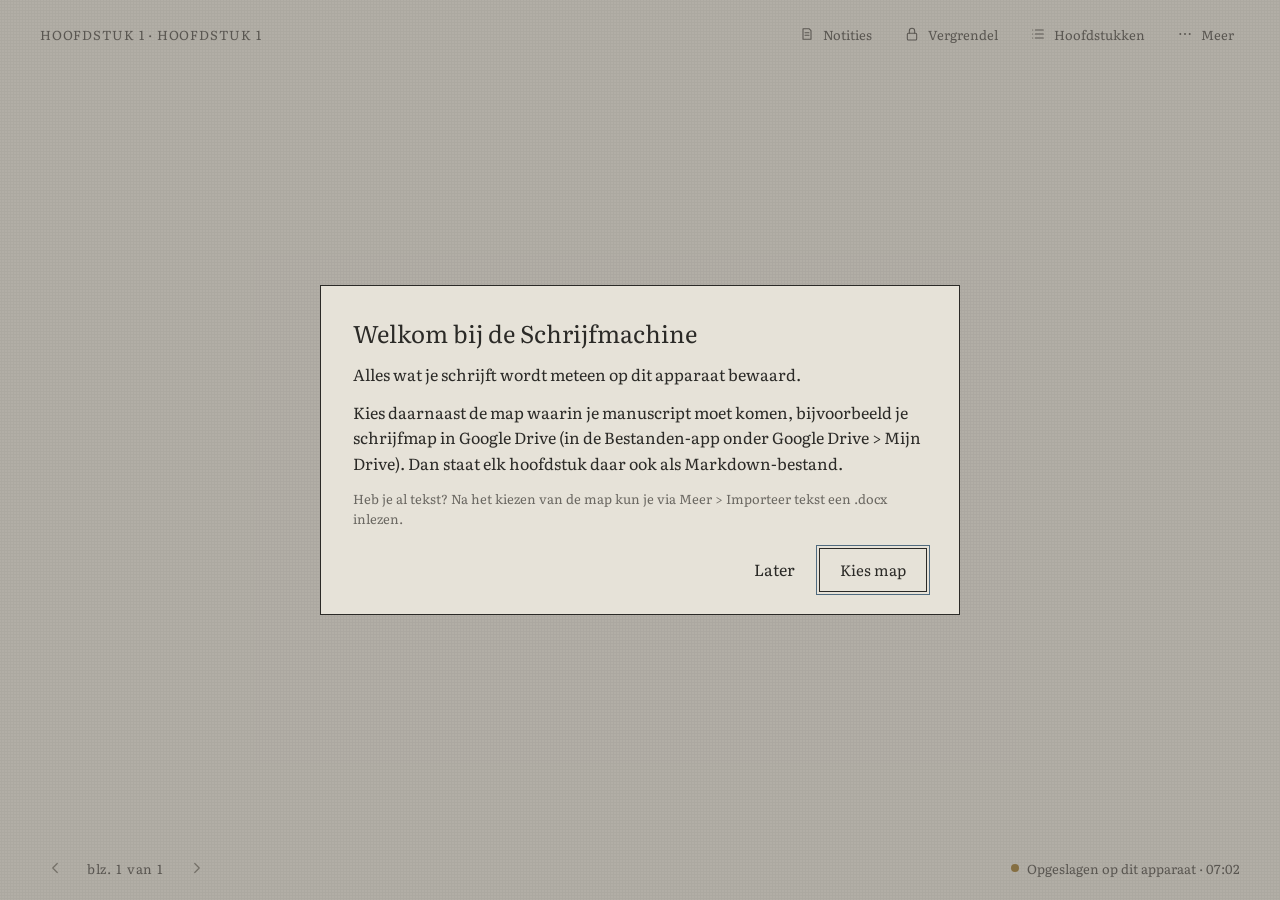
==== index.html @ 6816d18f "Schrijfmachine: eerste volledige versie Installeerbare, offline schrijfapp voor de Chromebook: blade" ====
<!doctype html>
<html lang="nl">
<head>
<meta charset="utf-8">
<meta name="viewport" content="width=device-width, initial-scale=1">
<title>Schrijfmachine</title>
<meta name="description" content="Rustige schrijfapp voor de Chromebook">
<meta name="theme-color" content="#E6E2D8">
<link rel="manifest" href="manifest.webmanifest">
<link rel="icon" href="icons/favicon-48.png" sizes="48x48">
<link rel="apple-touch-icon" href="icons/apple-touch-icon.png">
<link rel="preload" href="fonts/literata-latin-opsz-normal.woff2" as="font" type="font/woff2" crossorigin>
<link rel="stylesheet" href="css/app.css">
<script type="module" src="js/main.js"></script>
</head>
<body>
<div id="app" class="papier" data-view="schrijven">
  <header class="kop">
    <span class="kicker" id="kicker">&nbsp;</span>
    <nav class="nav" aria-label="Menu">
      <button class="knop alleen-schrijven" id="knop-notities" aria-pressed="false" title="Notities (Ctrl+Alt+N)">
        <svg aria-hidden="true" width="16" height="16" viewBox="0 0 24 24" fill="none" stroke="currentColor" stroke-width="1.6" stroke-linecap="round" stroke-linejoin="round"><path d="M6 4h9l3 3v13H6z"/><path d="M9 10h6M9 14h6"/></svg>
        <span>Notities</span>
      </button>
      <button class="knop alleen-schrijven" id="knop-vergrendel" title="Alles vóór deze pagina achter een waas zetten">
        <svg aria-hidden="true" width="16" height="16" viewBox="0 0 24 24" fill="none" stroke="currentColor" stroke-width="1.6" stroke-linecap="round" stroke-linejoin="round"><rect x="5" y="11" width="14" height="10" rx="1.5"/><path d="M8 11V7.5a4 4 0 0 1 8 0V11"/></svg>
        <span id="knop-vergrendel-tekst">Vergrendel</span>
      </button>
      <button class="knop alleen-schrijven" id="knop-hoofdstukken" title="Hoofdstukken (Ctrl+Alt+H)">
        <svg aria-hidden="true" width="16" height="16" viewBox="0 0 24 24" fill="none" stroke="currentColor" stroke-width="1.6" stroke-linecap="round"><path d="M8 6h12M8 12h12M8 18h12M4 6h.01M4 12h.01M4 18h.01"/></svg>
        <span>Hoofdstukken</span>
      </button>
      <button class="knop alleen-hoofdstukken" id="knop-terug">
        <svg aria-hidden="true" width="16" height="16" viewBox="0 0 24 24" fill="none" stroke="currentColor" stroke-width="1.6" stroke-linecap="round" stroke-linejoin="round"><path d="M15 6l-6 6 6 6"/></svg>
        <span>Terug naar schrijven</span>
      </button>
      <div class="menu-houder">
        <button class="knop" id="knop-meer" aria-haspopup="true" aria-expanded="false" aria-label="Meer">
          <svg aria-hidden="true" width="16" height="16" viewBox="0 0 24 24" fill="currentColor"><circle cx="5" cy="12" r="1.5"/><circle cx="12" cy="12" r="1.5"/><circle cx="19" cy="12" r="1.5"/></svg>
          <span>Meer</span>
        </button>
        <div class="menu" id="menu" role="menu" hidden>
          <button role="menuitem" data-actie="exporteer">Exporteer manuscript (.docx)</button>
          <button role="menuitem" data-actie="importeer">Importeer tekst…</button>
          <button role="menuitem" data-actie="versies">Versies terugzetten…</button>
          <hr>
          <button role="menuitem" data-actie="map" id="menu-map">Kies map…</button>
          <button role="menuitem" data-actie="nu-opslaan">Nu opslaan</button>
          <button role="menuitem" data-actie="controle">Controleer opslag</button>
          <hr>
          <button role="menuitem" data-actie="titel">Titel van het boek…</button>
          <button role="menuitem" data-actie="hulp">Sneltoetsen</button>
        </div>
      </div>
    </nav>
  </header>

  <main class="hoofd">
    <section class="view" id="view-schrijven" aria-label="Schrijven">
      <div class="schrijfvlak">
        <div class="blad" id="blad">
          <button class="bladzone links" id="zone-vorige" tabindex="-1" aria-label="Vorige pagina"></button>
          <div class="tekstkader" id="tekstkader">
            <div id="tekst" class="tekst rijk" contenteditable="true" spellcheck="true" lang="nl" role="textbox" aria-multiline="true" aria-label="Tekst van het hoofdstuk"></div>
            <div class="waaslaag" id="waaslaag" hidden>
              <button class="knop omlijnd" id="knop-ontgrendel-hier">
                <svg aria-hidden="true" width="16" height="16" viewBox="0 0 24 24" fill="none" stroke="currentColor" stroke-width="1.6" stroke-linecap="round" stroke-linejoin="round"><rect x="5" y="11" width="14" height="10" rx="1.5"/><path d="M8 11V7.5a4 4 0 0 1 8 0"/></svg>
                <span>Ontgrendel</span>
              </button>
            </div>
          </div>
          <button class="bladzone rechts" id="zone-volgende" tabindex="-1" aria-label="Volgende pagina"></button>
        </div>
        <aside class="notities" id="notities" aria-label="Notities" hidden>
          <nav class="tabs" id="notitie-tabs" aria-label="Soort notitie"></nav>
          <div class="notitie-lijst" id="notitie-lijst"></div>
          <div class="notitie-detail" id="notitie-detail"></div>
        </aside>
      </div>
    </section>

    <section class="view" id="view-hoofdstukken" aria-label="Hoofdstukken" hidden>
      <div class="hs-raster">
        <section class="hs-lijst-kolom" aria-label="Hoofdstukkenlijst">
          <div class="hs-slotbalk" id="hs-slotbalk"></div>
          <ol class="hs-lijst" id="hs-lijst"></ol>
          <button class="knop hs-nieuw" id="hs-nieuw">
            <svg aria-hidden="true" width="16" height="16" viewBox="0 0 24 24" fill="none" stroke="currentColor" stroke-width="1.6" stroke-linecap="round"><path d="M12 5v14M5 12h14"/></svg>
            <span>Nieuw hoofdstuk</span>
          </button>
        </section>
        <section class="hs-detail" id="hs-detail" aria-label="Gekozen hoofdstuk"></section>
      </div>
    </section>
  </main>

  <footer class="voet">
    <div class="paginering alleen-schrijven">
      <button class="knop" id="knop-vorige" aria-label="Vorige pagina" title="Vorige pagina (PageUp)"><svg aria-hidden="true" width="18" height="18" viewBox="0 0 24 24" fill="none" stroke="currentColor" stroke-width="1.6" stroke-linecap="round" stroke-linejoin="round"><path d="M15 6l-6 6 6 6"/></svg></button>
      <span id="paginanummer">blz. 1 van 1</span>
      <button class="knop" id="knop-volgende" aria-label="Volgende pagina" title="Volgende pagina (PageDown)"><svg aria-hidden="true" width="18" height="18" viewBox="0 0 24 24" fill="none" stroke="currentColor" stroke-width="1.6" stroke-linecap="round" stroke-linejoin="round"><path d="M9 6l6 6-6 6"/></svg></button>
    </div>
    <div class="voet-leeg alleen-hoofdstukken"></div>
    <button class="status" id="status" title="Opslaan">
      <span class="stip" id="status-stip" aria-hidden="true"></span>
      <span id="status-tekst">Bezig met laden…</span>
    </button>
  </footer>
</div>

<div class="opmaakbalk" id="opmaakbalk" role="toolbar" aria-label="Opmaak" hidden>
  <button class="knop" data-opmaak="vet" aria-label="Vet (Ctrl+B)" title="Vet (Ctrl+B)" style="font-weight:600">B</button>
  <button class="knop" data-opmaak="cursief" aria-label="Cursief (Ctrl+I)" title="Cursief (Ctrl+I)" style="font-style:italic">I</button>
  <button class="knop" data-opmaak="kop" aria-label="Kopje (Ctrl+Alt+2)" title="Kopje (Ctrl+Alt+2)" style="font-size:13px;letter-spacing:.06em">KOP</button>
  <button class="knop" data-opmaak="scene" aria-label="Scènescheiding na deze alinea (Ctrl+Shift+Enter)" title="Scènescheiding (Ctrl+Shift+Enter)" style="font-size:13px;letter-spacing:.06em">SCÈNE</button>
</div>

<dialog id="dialoog" class="dialoog"></dialog>
<input type="file" id="bestandkiezer" accept=".docx,.md,.txt,.markdown" hidden>
</body>
</html>
---- css/app.css ----
/* Schrijfmachine: kleuren-e-ink. Geen animaties, niets dat glimt. */

@font-face {
  font-family: 'Literata';
  font-style: normal;
  font-display: block;
  font-weight: 200 900;
  src: url(../fonts/literata-latin-opsz-normal.woff2) format('woff2-variations'), url(../fonts/literata-latin-opsz-normal.woff2) format('woff2');
  unicode-range: U+0000-00FF, U+0131, U+0152-0153, U+02BB-02BC, U+02C6, U+02DA, U+02DC, U+0304, U+0308, U+0329, U+2000-206F, U+20AC, U+2122, U+2191, U+2193, U+2212, U+2215, U+FEFF, U+FFFD;
}
@font-face {
  font-family: 'Literata';
  font-style: italic;
  font-display: block;
  font-weight: 200 900;
  src: url(../fonts/literata-latin-opsz-italic.woff2) format('woff2-variations'), url(../fonts/literata-latin-opsz-italic.woff2) format('woff2');
  unicode-range: U+0000-00FF, U+0131, U+0152-0153, U+02BB-02BC, U+02C6, U+02DA, U+02DC, U+0304, U+0308, U+0329, U+2000-206F, U+20AC, U+2122, U+2191, U+2193, U+2212, U+2215, U+FEFF, U+FFFD;
}
@font-face {
  font-family: 'Literata';
  font-style: normal;
  font-display: block;
  font-weight: 200 900;
  src: url(../fonts/literata-latin-ext-opsz-normal.woff2) format('woff2-variations'), url(../fonts/literata-latin-ext-opsz-normal.woff2) format('woff2');
  unicode-range: U+0100-02BA, U+02BD-02C5, U+02C7-02CC, U+02CE-02D7, U+02DD-02FF, U+0304, U+0308, U+0329, U+1D00-1DBF, U+1E00-1E9F, U+1EF2-1EFF, U+2020, U+20A0-20AB, U+20AD-20C0, U+2113, U+2C60-2C7F, U+A720-A7FF;
}
@font-face {
  font-family: 'Literata';
  font-style: italic;
  font-display: block;
  font-weight: 200 900;
  src: url(../fonts/literata-latin-ext-opsz-italic.woff2) format('woff2-variations'), url(../fonts/literata-latin-ext-opsz-italic.woff2) format('woff2');
  unicode-range: U+0100-02BA, U+02BD-02C5, U+02C7-02CC, U+02CE-02D7, U+02DD-02FF, U+0304, U+0308, U+0329, U+1D00-1DBF, U+1E00-1E9F, U+1EF2-1EFF, U+2020, U+20A0-20AB, U+20AD-20C0, U+2113, U+2C60-2C7F, U+A720-A7FF;
}

:root {
  --papier: #E6E2D8;
  --inkt: #2B2A27;
  --inkt-zacht: #3A3935;
  --grijs-donker: #4A4843;
  --grijs: #6B6862;
  --verbleekt: #8E8A81;
  --lijn: #C9C4B8;
  --tint: rgba(43, 42, 39, 0.07);
  --tint-licht: rgba(43, 42, 39, 0.035);
  --blauw: #4F6A7E;
  --rood: #A35F55;
  --oker: #A88A4E;
  --groen: #6E7F5E;
  --tekstgrootte: clamp(18px, calc(0.9vw + 9.5px), 23px);
  --regel: 1.8;
  --kolom: min(30.5em, calc(100vw - 200px));
  color-scheme: light;
}

* { box-sizing: border-box; }
html, body { margin: 0; height: 100%; }
body {
  background-color: var(--papier);
  color: var(--inkt);
  font-family: 'Literata', Georgia, serif;
  font-optical-sizing: auto;
  overflow: hidden;
  -webkit-font-smoothing: antialiased;
}
.papier {
  background-color: var(--papier);
  background-image: radial-gradient(rgba(40, 38, 34, 0.045) 1px, transparent 1.2px);
  background-size: 3px 3px;
}
*, *::before, *::after { transition: none !important; animation: none !important; }
[hidden] { display: none !important; }
button { font: inherit; color: inherit; }
::selection { background: rgba(79, 106, 126, 0.22); }
a { color: var(--blauw); }
a:hover { color: var(--inkt); }
:focus { outline: none; }
:focus-visible { outline: 1.5px solid var(--blauw); outline-offset: 2px; }
.tekst:focus-visible, .rijk:focus-visible { outline: none; }

#app { height: 100vh; display: flex; flex-direction: column; overflow: hidden; }

/* ---------- kop en voet ---------- */
.kop {
  display: flex; justify-content: space-between; align-items: center;
  padding: 12px 32px 0 40px; font-size: 13px; letter-spacing: 0.06em; color: var(--grijs);
  flex: none; min-height: 56px;
}
.kicker { text-transform: uppercase; white-space: nowrap; overflow: hidden; text-overflow: ellipsis; max-width: 45vw; }
.nav { display: flex; gap: 4px; font-size: 13px; letter-spacing: 0.02em; align-items: center; }
.knop {
  display: inline-flex; align-items: center; justify-content: center; gap: 8px; min-height: 44px; min-width: 44px;
  padding: 0 14px; border: 0; background: transparent; font: inherit; color: inherit; cursor: pointer;
}
.knop:hover { color: var(--inkt); }
.knop[aria-pressed="true"] { text-decoration: underline; text-underline-offset: 4px; }
.knop.omlijnd { border: 1px solid var(--inkt); color: var(--inkt); padding: 0 20px; font-size: 15px; background: var(--papier); }
.knop.link { color: var(--blauw); text-decoration: underline; text-underline-offset: 4px; padding: 0 6px; }
.knop.link:hover { color: var(--inkt); }
.knop:disabled { color: var(--verbleekt); cursor: default; }

#app[data-view="schrijven"] .alleen-hoofdstukken,
#app[data-view="hoofdstukken"] .alleen-schrijven { display: none !important; }

.voet {
  flex: none; display: flex; justify-content: space-between; align-items: center;
  padding: 0 32px 10px; font-size: 13px; color: var(--grijs); min-height: 52px;
}
.paginering { display: flex; align-items: center; gap: 2px; }
#paginanummer { letter-spacing: 0.04em; font-variant-numeric: tabular-nums; min-width: 92px; text-align: center; }
.status {
  display: flex; align-items: center; gap: 8px; padding: 0 8px; min-height: 44px; border: 0; background: transparent;
  font-size: 13px; color: var(--grijs); cursor: pointer;
}
.stip { width: 8px; height: 8px; border-radius: 50%; background: var(--verbleekt); flex: none; }
.stip.groen { background: var(--groen); }
.stip.oker { background: var(--oker); }
.stip.rood { background: var(--rood); }
.status.let-op #status-tekst { color: var(--inkt); text-decoration: underline; text-underline-offset: 4px; }

/* ---------- schrijven ---------- */
.hoofd { flex: 1 1 auto; min-height: 0; position: relative; }
.view { position: absolute; inset: 0; }
.schrijfvlak { height: 100%; display: grid; grid-template-columns: minmax(0, 1fr); grid-template-rows: 100%; }
.schrijfvlak.met-notities { grid-template-columns: minmax(0, 1fr) 420px; }
.blad {
  position: relative; height: 100%; display: flex; justify-content: center;
  padding: 36px 40px 8px; min-width: 0;
}
.met-notities .blad { padding-top: 32px; }
.bladzone {
  position: absolute; top: 0; bottom: 0; width: calc((100% - var(--kolom)) / 2); border: 0; background: transparent; cursor: default; padding: 0;
}
.bladzone.links { left: 0; cursor: w-resize; }
.bladzone.rechts { right: 0; cursor: e-resize; }
.tekstkader {
  position: relative; height: 100%; width: var(--kolom); flex: none; overflow: clip;
  font-size: var(--tekstgrootte); line-height: var(--regel);
}
.met-notities .tekstkader { --kolom: min(28em, calc(100vw - 420px - 96px)); font-size: calc(var(--tekstgrootte) - 1px); }

.tekst {
  height: 100%; width: 100%;
  column-count: 1; column-gap: 120px; column-fill: auto;
  overflow: visible;
  white-space: pre-wrap; overflow-wrap: break-word;
  caret-color: var(--blauw);
  hyphens: manual;
  orphans: 1; widows: 1;
}
.rijk p { margin: 0 0 1.05em; }
.rijk h2 {
  margin: 0.4em 0 1.1em; font-size: 0.72em; font-weight: 600; letter-spacing: 0.08em;
  text-transform: uppercase; color: var(--grijs-donker); line-height: 1.6;
  break-after: avoid;
}
.rijk strong, .rijk b { font-weight: 600; }
.rijk hr {
  border: 0; height: auto; margin: 0 0 1.05em; padding: 0; text-align: center; color: var(--verbleekt);
  line-height: var(--regel); overflow: visible; break-inside: avoid;
}
.rijk hr::before { content: '*\2003*\2003*'; letter-spacing: 0.1em; }
.tekst.waas { filter: blur(1.6px); opacity: 0.5; user-select: none; pointer-events: none; }
.waaslaag { position: absolute; inset: 0; display: flex; align-items: center; justify-content: center; }
.leeg-hint { color: var(--verbleekt); font-style: italic; }

/* ---------- notities ---------- */
.notities {
  border-left: 1px solid var(--lijn); background-color: var(--tint-licht);
  display: flex; flex-direction: column; padding: 16px 32px 0; gap: 14px; min-height: 0; overflow: hidden;
}
.tabs { display: flex; gap: 4px; font-size: 14px; border-bottom: 1px solid var(--lijn); flex: none; }
.tabs .knop { padding: 0 10px; color: var(--grijs); margin-bottom: -1px; border-bottom: 2px solid transparent; }
.tabs .knop[aria-selected="true"] { color: var(--inkt); border-bottom-color: var(--inkt); }
.notitie-lijst { display: flex; flex-direction: column; gap: 2px; font-size: 16px; flex: none; max-height: 34%; overflow-y: auto; }
.notitie-rij {
  display: flex; align-items: center; gap: 12px; min-height: 40px; padding: 0 10px; border: 0; background: transparent;
  text-align: left; cursor: pointer; width: 100%; font-size: 16px;
}
.notitie-rij[aria-current="true"] { background-color: var(--tint); }
.notitie-rij .naam { flex: 1 1 auto; overflow: hidden; text-overflow: ellipsis; white-space: nowrap; }
.notitie-rij .sub { font-size: 13px; color: var(--grijs); white-space: nowrap; overflow: hidden; text-overflow: ellipsis; max-width: 45%; }
.vlak { width: 10px; height: 10px; flex: none; background: transparent; }
.vlak.leeg { outline: 1px solid var(--lijn); outline-offset: -1px; }
.notitie-nieuw { align-self: flex-start; font-size: 14px; color: var(--grijs); padding: 0 10px; }
.notitie-detail {
  border-top: 1px solid var(--lijn); padding-top: 14px; display: flex; flex-direction: column; gap: 8px;
  font-size: 16px; line-height: 1.65; min-height: 0; flex: 1 1 auto;
}
.notitie-detail .naamveld {
  font: inherit; font-size: 24px; line-height: 1.3; border: 0; background: transparent; padding: 0; color: var(--inkt); width: 100%;
}
.notitie-detail .subveld {
  font: inherit; font-size: 14px; border: 0; border-bottom: 1px solid transparent; background: transparent; padding: 2px 0; color: var(--grijs-donker); width: 100%;
}
.notitie-detail .subveld:focus { border-bottom-color: var(--lijn); }
.naamveld::placeholder, .subveld::placeholder { color: var(--verbleekt); font-style: italic; }
.notitie-tekst {
  flex: 1 1 auto; min-height: 60px; overflow-y: auto; white-space: pre-wrap; overflow-wrap: break-word; caret-color: var(--blauw);
  padding-bottom: 24px;
}
.notitie-tekst p { margin: 0 0 0.6em; }
.notitie-tekst h2 { font-size: 13px; margin: 0.8em 0 0.4em; }
.notitie-tekst:empty::before, .notitie-tekst.leeg::before { content: attr(data-placeholder); color: var(--verbleekt); font-style: italic; position: absolute; pointer-events: none; }
.notitie-acties { display: flex; gap: 2px; align-items: center; justify-content: space-between; flex: none; border-top: 1px solid var(--lijn); }
.notitie-acties .knop { font-size: 13px; color: var(--grijs); padding: 0 8px; }
.kleuren { display: flex; gap: 6px; align-items: center; }
.kleur-keuze { width: 24px; height: 24px; min-width: 24px; min-height: 24px; border: 0; padding: 0; cursor: pointer; display: grid; place-items: center; background: transparent; }
.kleur-keuze span { width: 14px; height: 14px; display: block; }
.kleur-keuze[aria-pressed="true"] { outline: 1.5px solid var(--inkt); outline-offset: -1px; }

/* ---------- hoofdstukken ---------- */
.hs-raster {
  height: 100%; display: grid; grid-template-columns: minmax(380px, 520px) minmax(0, 1fr); gap: 72px; padding: 24px 80px 0 80px;
}
.hs-lijst-kolom { display: flex; flex-direction: column; gap: 4px; min-height: 0; }
.hs-slotbalk {
  display: flex; justify-content: space-between; align-items: center; padding: 4px 0 10px;
  border-bottom: 1px solid var(--lijn); margin-bottom: 8px; font-size: 15px; color: var(--grijs-donker); min-height: 54px; flex: none; gap: 8px;
}
.hs-slotbalk .links { display: flex; align-items: center; gap: 10px; }
.hs-slotbalk select { font: inherit; font-size: 14px; background: transparent; border: 1px solid var(--lijn); padding: 6px 8px; color: var(--inkt); min-height: 36px; }
.hs-lijst { list-style: none; margin: 0; padding: 0; overflow-y: auto; min-height: 0; flex: 0 1 auto; }
.hs-rij {
  display: flex; align-items: center; gap: 16px; min-height: 52px; padding: 0 14px; cursor: pointer; border: 0; background: transparent; width: 100%; text-align: left;
}
.hs-rij[aria-current="true"] { background-color: var(--tint); }
.hs-rij.slot { filter: blur(1.6px); opacity: 0.5; }
.hs-rij.slot:hover, .hs-rij.slot:focus-visible { filter: blur(0.8px); }
.hs-rij.sleep-boven { box-shadow: inset 0 2px 0 var(--inkt); }
.hs-rij.sleep-onder { box-shadow: inset 0 -2px 0 var(--inkt); }
.hs-nr { width: 28px; font-size: 14px; color: var(--grijs); font-variant-numeric: tabular-nums; flex: none; }
.hs-titel { flex: 1 1 auto; font-size: 18px; overflow: hidden; text-overflow: ellipsis; white-space: nowrap; }
.hs-lijn { display: flex; align-items: center; gap: 8px; font-size: 13px; color: var(--grijs-donker); white-space: nowrap; max-width: 130px; overflow: hidden; }
.hs-meta { font-size: 12px; color: var(--grijs); white-space: nowrap; font-variant-numeric: tabular-nums; width: 112px; text-align: right; flex: none; }
.hs-nieuw { align-self: flex-start; font-size: 14px; color: var(--grijs); margin-top: 4px; padding: 0 14px; flex: none; }

.hs-detail { display: flex; flex-direction: column; gap: 18px; padding-top: 8px; min-height: 0; overflow-y: auto; padding-bottom: 16px; }
.hs-detail .label { font-size: 13px; letter-spacing: 0.06em; color: var(--grijs); text-transform: uppercase; }
.hs-detail .titelveld {
  margin: 0; font: inherit; font-size: 40px; font-weight: 400; line-height: 1.15; border: 0; background: transparent; padding: 0; color: var(--inkt); width: 100%;
}
.hs-gegevens { display: flex; gap: 20px; font-size: 14px; color: var(--grijs-donker); align-items: center; flex-wrap: wrap; }
.hs-gegevens select {
  font: inherit; font-size: 14px; background: transparent; border: 0; border-bottom: 1px solid var(--lijn); padding: 6px 2px; color: var(--inkt); min-height: 36px; cursor: pointer;
}
.hs-gegevens .met-vlak { display: flex; align-items: center; gap: 8px; }
.hs-doel { border-top: 1px solid var(--lijn); padding-top: 16px; display: flex; flex-direction: column; gap: 8px; }
.hs-doel textarea {
  font: inherit; font-size: 18px; line-height: 1.7; font-style: italic; color: var(--inkt-zacht); background: transparent; border: 0; resize: none;
  padding: 0; min-height: 3.4em; width: 100%; overflow: hidden;
}
.hs-doel textarea::placeholder { color: var(--verbleekt); }
.hs-knoppen { display: flex; gap: 8px; align-items: center; flex-wrap: wrap; margin-top: 4px; }
.hs-klein { display: flex; gap: 2px; font-size: 13px; color: var(--grijs); flex-wrap: wrap; }
.hs-klein .knop { padding: 0 10px; }

/* ---------- opmaakbalk ---------- */
.opmaakbalk {
  position: fixed; z-index: 30; display: flex; gap: 2px; padding: 2px; background-color: var(--inkt); color: var(--papier); font-size: 15px;
}
.opmaakbalk .knop { color: var(--papier); padding: 0 12px; }
.opmaakbalk .knop:hover { color: #fff; }

/* ---------- menu ---------- */
.menu-houder { position: relative; }
.menu {
  position: absolute; right: 0; top: 46px; z-index: 40; min-width: 270px; padding: 6px 0;
  background-color: var(--papier); border: 1px solid var(--inkt); display: flex; flex-direction: column; letter-spacing: 0;
}
.menu button {
  text-align: left; border: 0; background: transparent; padding: 0 18px; min-height: 40px; font-size: 14px; color: var(--inkt); cursor: pointer;
}
.menu button:hover, .menu button:focus-visible { background: var(--tint); outline: none; }
.menu hr { border: 0; border-top: 1px solid var(--lijn); margin: 6px 0; }

/* ---------- dialogen ---------- */
.dialoog {
  border: 1px solid var(--inkt); background-color: var(--papier); color: var(--inkt); padding: 28px 32px 22px; max-width: min(640px, 92vw);
  max-height: 88vh; font-size: 16px; line-height: 1.6;
}
.dialoog::backdrop { background: rgba(43, 42, 39, 0.28); }
.dialoog h2 { margin: 0 0 10px; font-size: 24px; font-weight: 400; }
.dialoog p { margin: 0 0 12px; }
.dialoog .dlg-knoppen { display: flex; gap: 10px; justify-content: flex-end; margin-top: 18px; flex-wrap: wrap; }
.dialoog .klein { font-size: 13px; color: var(--grijs); }
.dialoog input[type="text"] {
  font: inherit; width: 100%; border: 0; border-bottom: 1px solid var(--inkt); background: transparent; padding: 6px 0; font-size: 18px;
}
.dialoog .lijst { max-height: 46vh; overflow-y: auto; border-top: 1px solid var(--lijn); border-bottom: 1px solid var(--lijn); margin: 8px 0; }
.dialoog .lijst-rij { display: flex; gap: 12px; align-items: center; padding: 6px 4px; border-bottom: 1px solid rgba(201, 196, 184, 0.5); font-size: 14px; }
.dialoog .lijst-rij:last-child { border-bottom: 0; }
.dialoog .lijst-rij .groei { flex: 1 1 auto; min-width: 0; overflow: hidden; text-overflow: ellipsis; white-space: nowrap; }
.dialoog .lijst-rij select { font: inherit; font-size: 13px; background: transparent; border: 1px solid var(--lijn); padding: 4px; min-height: 32px; }
.dialoog .lijst-rij.soort-hoofdstuk { font-weight: 600; }
.dialoog .lijst-rij.soort-kop { color: var(--grijs-donker); letter-spacing: 0.03em; }
.dialoog .lijst-rij.soort-scene { color: var(--grijs); }
.dialoog kbd { font-family: inherit; font-size: 13px; border: 1px solid var(--lijn); padding: 1px 6px; }
.dialoog table { border-collapse: collapse; width: 100%; font-size: 15px; }
.dialoog td { padding: 5px 8px 5px 0; vertical-align: top; }

/* ---------- welkom ---------- */
.welkom { max-width: 560px; }

@media (max-width: 1100px) {
  .hs-raster { gap: 40px; padding: 20px 40px 0; grid-template-columns: minmax(320px, 1fr) minmax(0, 1fr); }
  .hs-meta { display: none; }
  .schrijfvlak.met-notities { grid-template-columns: minmax(0, 1fr) 360px; }
}
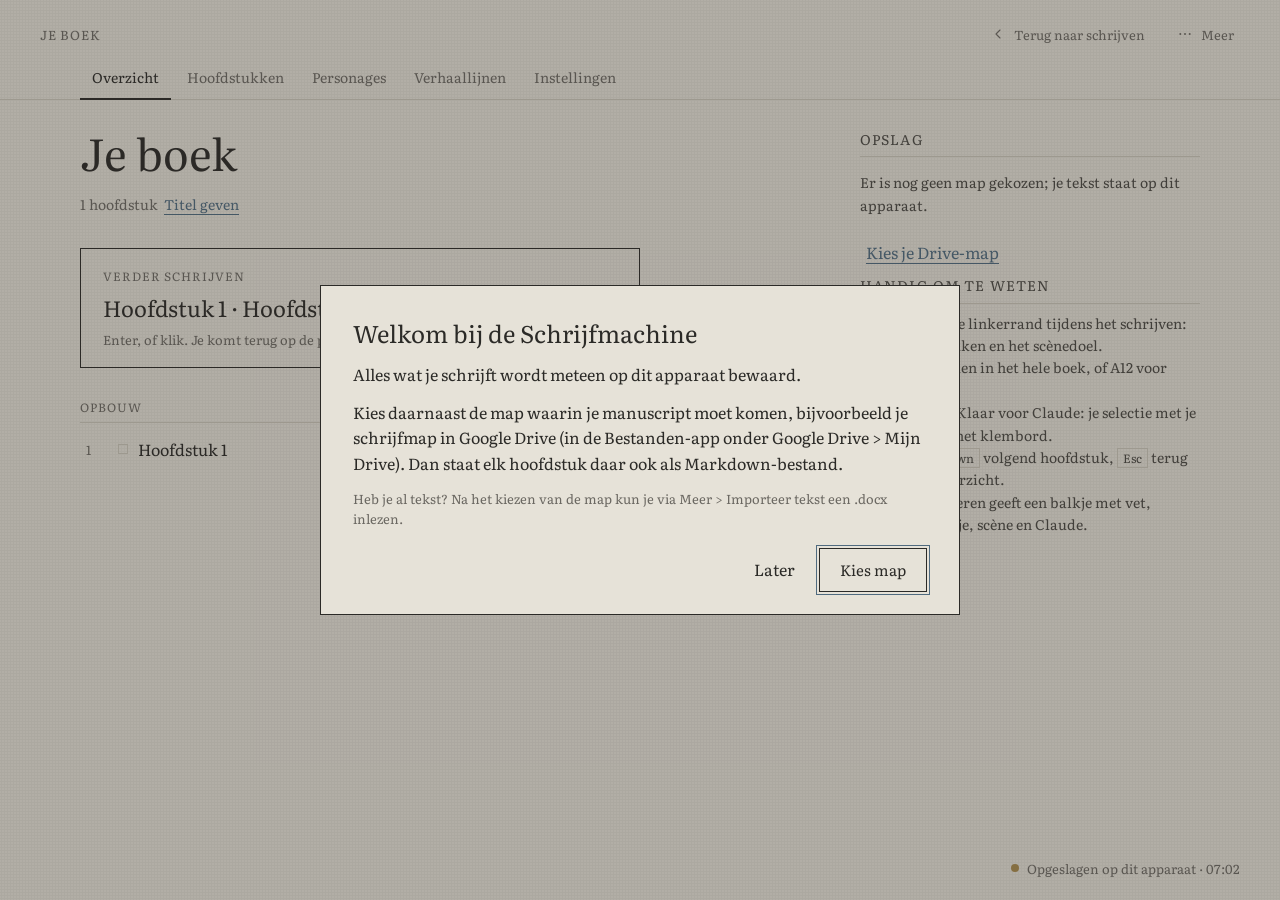
==== commit b838553f: "v6: Boek met overzicht als startscherm, snel bewerken, tijdlijnen - App opent op het Overzicht: tite" ====
--- a/index.html
+++ b/index.html
@@ -11,6 +11,12 @@
 <link rel="apple-touch-icon" href="icons/apple-touch-icon.png">
 <link rel="preload" href="fonts/literata-latin-opsz-normal.woff2" as="font" type="font/woff2" crossorigin>
 <link rel="stylesheet" href="css/app.css">
+<script>
+  try {
+    var i = JSON.parse(localStorage.getItem('schrijfmachine-instellingen') || '{}'), u = new Date().getHours();
+    if (i.avond === 'aan' || (i.avond === 'auto' && (u >= 20 || u < 7))) document.documentElement.dataset.thema = 'avond';
+  } catch (e) {}
+</script>
 <script type="module" src="js/main.js"></script>
 </head>
 <body>
@@ -26,9 +32,9 @@
         <svg aria-hidden="true" width="16" height="16" viewBox="0 0 24 24" fill="none" stroke="currentColor" stroke-width="1.6" stroke-linecap="round" stroke-linejoin="round"><rect x="5" y="11" width="14" height="10" rx="1.5"/><path d="M8 11V7.5a4 4 0 0 1 8 0V11"/></svg>
         <span id="knop-vergrendel-tekst">Vergrendel</span>
       </button>
-      <button class="knop alleen-schrijven" id="knop-hoofdstukken" title="Hoofdstukken (Ctrl+Alt+H)">
+      <button class="knop alleen-schrijven" id="knop-hoofdstukken" title="Je boek: overzicht, hoofdstukken, personages (Ctrl+Alt+H)">
         <svg aria-hidden="true" width="16" height="16" viewBox="0 0 24 24" fill="none" stroke="currentColor" stroke-width="1.6" stroke-linecap="round"><path d="M8 6h12M8 12h12M8 18h12M4 6h.01M4 12h.01M4 18h.01"/></svg>
-        <span>Hoofdstukken</span>
+        <span>Boek</span>
       </button>
       <button class="knop alleen-hoofdstukken" id="knop-terug">
         <svg aria-hidden="true" width="16" height="16" viewBox="0 0 24 24" fill="none" stroke="currentColor" stroke-width="1.6" stroke-linecap="round" stroke-linejoin="round"><path d="M15 6l-6 6 6 6"/></svg>
@@ -40,6 +46,9 @@
           <span>Meer</span>
         </button>
         <div class="menu" id="menu" role="menu" hidden>
+          <button role="menuitem" data-actie="zoeken">Zoeken en vervangen <span class="sneltoets">Ctrl+F</span></button>
+          <button role="menuitem" data-actie="claude">Klaar voor Claude… <span class="sneltoets">Ctrl+Alt+C</span></button>
+          <hr>
           <button role="menuitem" data-actie="exporteer">Exporteer manuscript (.docx)</button>
           <button role="menuitem" data-actie="importeer">Importeer tekst…</button>
           <button role="menuitem" data-actie="versies">Versies terugzetten…</button>
@@ -49,7 +58,11 @@
           <button role="menuitem" data-actie="controle">Controleer opslag</button>
           <hr>
           <button role="menuitem" data-actie="titel">Titel van het boek…</button>
+          <button role="menuitem" data-actie="instellingen">Instellingen…</button>
           <button role="menuitem" data-actie="hulp">Sneltoetsen</button>
+          <hr>
+          <button role="menuitem" data-actie="update" id="menu-update">Zoek naar update</button>
+          <span class="menu-versie" id="menu-versie"></span>
         </div>
       </div>
     </nav>
@@ -60,6 +73,7 @@
       <div class="schrijfvlak">
         <div class="blad" id="blad">
           <button class="bladzone links" id="zone-vorige" tabindex="-1" aria-label="Vorige pagina"></button>
+          <nav class="kantlijn" id="kantlijn" aria-label="Hoofdstukken" hidden></nav>
           <div class="tekstkader" id="tekstkader">
             <div id="tekst" class="tekst rijk" contenteditable="true" spellcheck="true" lang="nl" role="textbox" aria-multiline="true" aria-label="Tekst van het hoofdstuk"></div>
             <div class="waaslaag" id="waaslaag" hidden>
@@ -79,15 +93,32 @@
       </div>
     </section>
 
-    <section class="view" id="view-hoofdstukken" aria-label="Hoofdstukken" hidden>
-      <div class="hs-raster">
+    <section class="view boek" id="view-hoofdstukken" aria-label="Boek" hidden>
+      <nav class="boek-tabs" id="boek-tabs" role="tablist" aria-label="Boek">
+        <button class="knop" role="tab" data-tab="overzicht">Overzicht</button>
+        <button class="knop" role="tab" data-tab="hoofdstukken">Hoofdstukken</button>
+        <button class="knop" role="tab" data-tab="personages">Personages</button>
+        <button class="knop" role="tab" data-tab="lijnen">Verhaallijnen</button>
+        <button class="knop" role="tab" data-tab="instellingen">Instellingen</button>
+      </nav>
+      <div class="boek-paneel" id="boek-overzicht" data-paneel="overzicht"></div>
+      <div class="boek-paneel" id="boek-personages" data-paneel="personages" hidden></div>
+      <div class="boek-paneel" id="boek-lijnen" data-paneel="lijnen" hidden></div>
+      <div class="boek-paneel" id="boek-instellingen" data-paneel="instellingen" hidden></div>
+      <div class="hs-raster boek-paneel" data-paneel="hoofdstukken" hidden>
         <section class="hs-lijst-kolom" aria-label="Hoofdstukkenlijst">
           <div class="hs-slotbalk" id="hs-slotbalk"></div>
           <ol class="hs-lijst" id="hs-lijst"></ol>
-          <button class="knop hs-nieuw" id="hs-nieuw">
-            <svg aria-hidden="true" width="16" height="16" viewBox="0 0 24 24" fill="none" stroke="currentColor" stroke-width="1.6" stroke-linecap="round"><path d="M12 5v14M5 12h14"/></svg>
-            <span>Nieuw hoofdstuk</span>
-          </button>
+          <div class="hs-nieuw-rij">
+            <button class="knop hs-nieuw" id="hs-nieuw">
+              <svg aria-hidden="true" width="16" height="16" viewBox="0 0 24 24" fill="none" stroke="currentColor" stroke-width="1.6" stroke-linecap="round"><path d="M12 5v14M5 12h14"/></svg>
+              <span>Nieuw hoofdstuk</span>
+            </button>
+            <button class="knop hs-nieuw" id="hs-nieuw-deel">
+              <svg aria-hidden="true" width="16" height="16" viewBox="0 0 24 24" fill="none" stroke="currentColor" stroke-width="1.6" stroke-linecap="round"><path d="M12 5v14M5 12h14"/></svg>
+              <span>Nieuw deel</span>
+            </button>
+          </div>
         </section>
         <section class="hs-detail" id="hs-detail" aria-label="Gekozen hoofdstuk"></section>
       </div>
@@ -113,8 +144,11 @@
   <button class="knop" data-opmaak="cursief" aria-label="Cursief (Ctrl+I)" title="Cursief (Ctrl+I)" style="font-style:italic">I</button>
   <button class="knop" data-opmaak="kop" aria-label="Kopje (Ctrl+Alt+2)" title="Kopje (Ctrl+Alt+2)" style="font-size:13px;letter-spacing:.06em">KOP</button>
   <button class="knop" data-opmaak="scene" aria-label="Scènescheiding na deze alinea (Ctrl+Shift+Enter)" title="Scènescheiding (Ctrl+Shift+Enter)" style="font-size:13px;letter-spacing:.06em">SCÈNE</button>
+  <button class="knop" data-opmaak="claude" aria-label="Klaar voor Claude (Ctrl+Alt+C)" title="Klaar voor Claude (Ctrl+Alt+C)" style="font-size:13px;letter-spacing:.06em">CLAUDE</button>
 </div>
 
+<div class="zoekpaneel" id="zoekpaneel" role="search" hidden></div>
+<div class="zoekpaneel claudepaneel" id="claudepaneel" role="dialog" aria-label="Klaar voor Claude" hidden></div>
 <dialog id="dialoog" class="dialoog"></dialog>
 <input type="file" id="bestandkiezer" accept=".docx,.md,.txt,.markdown" hidden>
 </body>
--- a/css/app.css
+++ b/css/app.css
@@ -47,10 +47,32 @@
   --rood: #A35F55;
   --oker: #A88A4E;
   --groen: #6E7F5E;
+  --korrel: rgba(40, 38, 34, 0.045);
+  --selectie: rgba(79, 106, 126, 0.22);
   --tekstgrootte: clamp(18px, calc(0.9vw + 9.5px), 23px);
   --regel: 1.8;
   --kolom: min(30.5em, calc(100vw - 200px));
   color-scheme: light;
+}
+
+/* Avondstand: donker warm papier, lichte inkt, dezelfde rust */
+:root[data-thema="avond"] {
+  --papier: #23221F;
+  --inkt: #D6D0C2;
+  --inkt-zacht: #C8C2B4;
+  --grijs-donker: #ABA597;
+  --grijs: #8D877B;
+  --verbleekt: #6F6A60;
+  --lijn: #3E3B35;
+  --tint: rgba(214, 208, 194, 0.08);
+  --tint-licht: rgba(214, 208, 194, 0.04);
+  --blauw: #86A0B3;
+  --rood: #BC7F74;
+  --oker: #BFA266;
+  --groen: #8E9F7B;
+  --korrel: rgba(255, 248, 235, 0.025);
+  --selectie: rgba(134, 160, 179, 0.28);
+  color-scheme: dark;
 }
 
 * { box-sizing: border-box; }
@@ -65,13 +87,13 @@
 }
 .papier {
   background-color: var(--papier);
-  background-image: radial-gradient(rgba(40, 38, 34, 0.045) 1px, transparent 1.2px);
+  background-image: radial-gradient(var(--korrel) 1px, transparent 1.2px);
   background-size: 3px 3px;
 }
 *, *::before, *::after { transition: none !important; animation: none !important; }
 [hidden] { display: none !important; }
 button { font: inherit; color: inherit; }
-::selection { background: rgba(79, 106, 126, 0.22); }
+::selection { background: var(--selectie); }
 a { color: var(--blauw); }
 a:hover { color: var(--inkt); }
 :focus { outline: none; }
@@ -211,7 +233,7 @@
 
 /* ---------- hoofdstukken ---------- */
 .hs-raster {
-  height: 100%; display: grid; grid-template-columns: minmax(380px, 520px) minmax(0, 1fr); gap: 72px; padding: 24px 80px 0 80px;
+  flex: 1 1 auto; min-height: 0; display: grid; grid-template-columns: minmax(380px, 520px) minmax(0, 1fr); gap: 72px; padding: 24px 80px 0 80px;
 }
 .hs-lijst-kolom { display: flex; flex-direction: column; gap: 4px; min-height: 0; }
 .hs-slotbalk {
@@ -233,7 +255,13 @@
 .hs-titel { flex: 1 1 auto; font-size: 18px; overflow: hidden; text-overflow: ellipsis; white-space: nowrap; }
 .hs-lijn { display: flex; align-items: center; gap: 8px; font-size: 13px; color: var(--grijs-donker); white-space: nowrap; max-width: 130px; overflow: hidden; }
 .hs-meta { font-size: 12px; color: var(--grijs); white-space: nowrap; font-variant-numeric: tabular-nums; width: 112px; text-align: right; flex: none; }
-.hs-nieuw { align-self: flex-start; font-size: 14px; color: var(--grijs); margin-top: 4px; padding: 0 14px; flex: none; }
+.hs-nieuw-rij { display: flex; gap: 4px; flex: none; margin-top: 4px; }
+.hs-nieuw { font-size: 14px; color: var(--grijs); padding: 0 14px; }
+.hs-rij.hs-deel { min-height: 48px; padding-top: 10px; align-items: flex-end; }
+.hs-deel-titel { font-size: 13px; letter-spacing: 0.08em; text-transform: uppercase; color: var(--grijs-donker); padding-bottom: 6px; border-bottom: 1px solid var(--lijn); flex: 1 1 auto; }
+.hs-scenes { display: flex; flex-direction: column; align-items: flex-start; }
+.hs-scene { min-height: 36px; padding: 0; font-size: 15px; color: var(--blauw); text-align: left; }
+.hs-scene:hover { text-decoration: underline; text-underline-offset: 4px; }
 
 .hs-detail { display: flex; flex-direction: column; gap: 18px; padding-top: 8px; min-height: 0; overflow-y: auto; padding-bottom: 16px; }
 .hs-detail .label { font-size: 13px; letter-spacing: 0.06em; color: var(--grijs); text-transform: uppercase; }
@@ -260,7 +288,7 @@
   position: fixed; z-index: 30; display: flex; gap: 2px; padding: 2px; background-color: var(--inkt); color: var(--papier); font-size: 15px;
 }
 .opmaakbalk .knop { color: var(--papier); padding: 0 12px; }
-.opmaakbalk .knop:hover { color: #fff; }
+.opmaakbalk .knop:hover { text-decoration: underline; text-underline-offset: 4px; }
 
 /* ---------- menu ---------- */
 .menu-houder { position: relative; }
@@ -288,10 +316,11 @@
   font: inherit; width: 100%; border: 0; border-bottom: 1px solid var(--inkt); background: transparent; padding: 6px 0; font-size: 18px;
 }
 .dialoog .lijst { max-height: 46vh; overflow-y: auto; border-top: 1px solid var(--lijn); border-bottom: 1px solid var(--lijn); margin: 8px 0; }
-.dialoog .lijst-rij { display: flex; gap: 12px; align-items: center; padding: 6px 4px; border-bottom: 1px solid rgba(201, 196, 184, 0.5); font-size: 14px; }
+.dialoog .lijst-rij { display: flex; gap: 12px; align-items: center; padding: 6px 4px; border-bottom: 1px solid var(--lijn); font-size: 14px; }
 .dialoog .lijst-rij:last-child { border-bottom: 0; }
 .dialoog .lijst-rij .groei { flex: 1 1 auto; min-width: 0; overflow: hidden; text-overflow: ellipsis; white-space: nowrap; }
 .dialoog .lijst-rij select { font: inherit; font-size: 13px; background: transparent; border: 1px solid var(--lijn); padding: 4px; min-height: 32px; }
+.dialoog .lijst-rij.soort-deel { text-transform: uppercase; letter-spacing: 0.06em; font-weight: 600; }
 .dialoog .lijst-rij.soort-hoofdstuk { font-weight: 600; }
 .dialoog .lijst-rij.soort-kop { color: var(--grijs-donker); letter-spacing: 0.03em; }
 .dialoog .lijst-rij.soort-scene { color: var(--grijs); }
@@ -307,3 +336,151 @@
   .hs-meta { display: none; }
   .schrijfvlak.met-notities { grid-template-columns: minmax(0, 1fr) 360px; }
 }
+
+/* ---------- kantlijn met hoofdstukken ---------- */
+.kantlijn {
+  position: absolute; left: 40px; top: 36px; bottom: 12px; z-index: 5; overflow-y: auto;
+  font-size: 14px; line-height: 1.4; padding-right: 8px;
+}
+.kl-lijst { list-style: none; margin: 0; padding: 0; }
+.kl-deel { font-size: 11px; letter-spacing: 0.08em; text-transform: uppercase; color: var(--grijs); margin: 14px 0 4px; padding-bottom: 4px; border-bottom: 1px solid var(--lijn); }
+.kl-deel:first-child { margin-top: 0; }
+.kl-hoofdstuk {
+  display: flex; align-items: center; gap: 8px; width: 100%; min-height: 34px; padding: 0 6px; border: 0; background: transparent;
+  text-align: left; color: var(--verbleekt); cursor: pointer; font-size: 14px;
+}
+.kl-hoofdstuk:hover { color: var(--inkt); }
+.kl-hoofdstuk.huidig { color: var(--inkt); background: var(--tint); }
+.kl-hoofdstuk.slot .kl-titel { filter: blur(1px); }
+.kl-hoofdstuk .vlak.geen { background: transparent; }
+.kl-nr { width: 18px; font-size: 12px; font-variant-numeric: tabular-nums; flex: none; }
+.kl-titel { overflow: hidden; text-overflow: ellipsis; white-space: nowrap; }
+.kl-doel { margin-top: 18px; padding-top: 12px; border-top: 1px solid var(--lijn); }
+.kl-label { font-size: 11px; letter-spacing: 0.08em; text-transform: uppercase; color: var(--grijs); }
+.kl-doel p { margin: 6px 0 0; font-style: italic; color: var(--inkt-zacht); line-height: 1.6; }
+
+/* ---------- kop: kleur van de verhaallijn ---------- */
+.kicker { display: inline-flex; align-items: center; gap: 10px; }
+.kicker .vlak { width: 8px; height: 8px; }
+
+/* ---------- zoeken ---------- */
+.zoekpaneel {
+  position: fixed; right: 32px; top: 60px; z-index: 35; width: min(440px, calc(100vw - 64px)); max-height: calc(100vh - 140px);
+  display: flex; flex-direction: column; gap: 8px; padding: 14px 16px 12px; background-color: var(--papier); border: 1px solid var(--inkt); font-size: 14px;
+}
+.zoek-kop { display: flex; gap: 6px; align-items: center; }
+.zoekveld { font: inherit; font-size: 16px; flex: 1 1 auto; border: 0; border-bottom: 1px solid var(--inkt); background: transparent; color: var(--inkt); padding: 6px 0; min-width: 0; }
+.zoek-optie { display: flex; gap: 6px; align-items: center; color: var(--grijs); font-size: 13px; }
+.zoek-info { margin: 0; color: var(--grijs); font-size: 13px; }
+.zoek-lijst { overflow-y: auto; min-height: 0; flex: 1 1 auto; border-top: 1px solid var(--lijn); }
+.zoek-treffer { display: flex; flex-direction: column; gap: 2px; width: 100%; text-align: left; border: 0; border-bottom: 1px solid var(--lijn); background: transparent; padding: 8px 4px; cursor: pointer; color: var(--inkt); }
+.zoek-treffer:hover, .zoek-treffer[aria-selected="true"] { background: var(--tint); }
+.zoek-waar { font-size: 11px; letter-spacing: 0.06em; text-transform: uppercase; color: var(--grijs); }
+.zoek-stuk { font-size: 14px; line-height: 1.5; }
+.zoek-stuk mark { background: var(--selectie); color: inherit; }
+.zoek-vervang { display: flex; gap: 6px; align-items: center; border-top: 1px solid var(--lijn); padding-top: 8px; }
+
+/* ---------- menu-extra's ---------- */
+.menu .sneltoets { float: right; color: var(--grijs); font-size: 12px; margin-left: 16px; }
+.menu-versie { display: block; padding: 4px 18px 6px; font-size: 12px; color: var(--grijs); }
+.instelling { display: flex; gap: 12px; align-items: flex-start; padding: 10px 0; border-bottom: 1px solid var(--lijn); }
+.instelling:last-child { border-bottom: 0; }
+.instelling .uitleg { font-size: 13px; color: var(--grijs); }
+.instelling select { font: inherit; font-size: 14px; background: transparent; color: var(--inkt); border: 1px solid var(--lijn); padding: 4px 6px; }
+.status.update #status-tekst { color: var(--blauw); text-decoration: underline; text-underline-offset: 4px; }
+::highlight(zoektreffer) { background-color: var(--selectie); }
+.kl-overzicht {
+  display: flex; align-items: center; gap: 8px; width: 100%; min-height: 34px; padding: 0 6px; margin-bottom: 10px; border: 0; border-bottom: 1px solid var(--lijn);
+  background: transparent; text-align: left; color: var(--grijs-donker); cursor: pointer; font-size: 11px; letter-spacing: 0.08em; text-transform: uppercase;
+}
+.kl-overzicht::before { content: '\2039'; font-size: 16px; line-height: 1; }
+.kl-overzicht:hover { color: var(--inkt); }
+
+/* ---------- Klaar voor Claude ---------- */
+.claudepaneel { width: min(460px, calc(100vw - 64px)); overflow-y: auto; gap: 4px; }
+.cl-kop { display: flex; justify-content: space-between; align-items: center; }
+.cl-kop h2 { margin: 0; font-size: 20px; font-weight: 400; }
+.cl-blok { display: flex; flex-direction: column; gap: 4px; padding: 8px 0; border-top: 1px solid var(--lijn); }
+.cl-label { font-size: 11px; letter-spacing: 0.08em; text-transform: uppercase; color: var(--grijs); }
+.cl-rij select { font: inherit; font-size: 14px; background: transparent; color: var(--inkt); border: 1px solid var(--lijn); padding: 5px 6px; width: 100%; }
+.cl-vink { display: flex; gap: 10px; align-items: flex-start; padding: 4px 0; cursor: pointer; }
+.cl-vink input { margin-top: 4px; }
+.cl-vink > span { display: flex; flex-direction: column; }
+.cl-vink-titel { font-size: 14px; color: var(--inkt); }
+.cl-uitleg { font-size: 12px; color: var(--grijs); line-height: 1.4; }
+.cl-vink.uit { opacity: 0.45; cursor: default; }
+.cl-ctx-rij { display: flex; flex-wrap: wrap; gap: 4px 14px; font-size: 13px; color: var(--grijs-donker); padding-top: 4px; }
+.cl-vraag { font: inherit; font-size: 14px; background: transparent; color: var(--inkt); border: 1px solid var(--lijn); padding: 6px 8px; resize: vertical; margin-top: 4px; }
+.cl-voet { display: flex; flex-direction: column; gap: 6px; padding-top: 10px; border-top: 1px solid var(--lijn); align-items: flex-start; }
+.cl-info { margin: 0; font-size: 12px; color: var(--grijs); }
+.cl-melding { margin: 0; font-size: 13px; color: var(--groen); min-height: 1em; }
+
+/* ---------- personages in het hoofdstukkenscherm en op de kaart ---------- */
+.hs-personen { display: flex; flex-wrap: wrap; gap: 6px 14px; }
+.hs-persoon { border: 0; background: transparent; padding: 0; min-height: 30px; font-size: 15px; color: var(--inkt); cursor: pointer; display: inline-flex; align-items: center; gap: 6px; }
+.hs-persoon .aantal { font-size: 12px; color: var(--grijs); }
+.hs-persoon:hover .naam { text-decoration: underline; text-underline-offset: 4px; }
+.voorstel { display: flex; flex-wrap: wrap; align-items: center; gap: 4px 10px; padding: 6px 0; border-bottom: 1px solid var(--lijn); font-size: 14px; }
+.voorstel:last-child { border-bottom: 0; }
+.voorstel .wie { flex: 1 1 200px; }
+.voorstel .ook { display: block; font-size: 12px; color: var(--grijs); }
+.voorstel .knop { min-height: 32px; padding: 0 6px; font-size: 13px; color: var(--blauw); }
+.voorstel select { font: inherit; font-size: 13px; background: transparent; color: var(--inkt); border: 1px solid var(--lijn); padding: 3px 4px; max-width: 160px; }
+.tijdlijn { flex: none; border-top: 1px solid var(--lijn); font-size: 13px; max-height: 38%; overflow-y: auto; }
+.tijdlijn summary { cursor: pointer; padding: 8px 0; color: var(--grijs-donker); font-size: 12px; letter-spacing: 0.06em; text-transform: uppercase; }
+.tl-hoofdstuk { margin: 6px 0 2px; font-size: 12px; color: var(--grijs); }
+.tl-moment { display: block; width: 100%; text-align: left; border: 0; background: transparent; padding: 4px 0; font-size: 13px; line-height: 1.45; color: var(--inkt-zacht); cursor: pointer; }
+.tl-moment:hover { color: var(--inkt); text-decoration: underline; text-underline-offset: 3px; }
+.aliasveld { font: inherit; font-size: 13px; border: 0; border-bottom: 1px solid transparent; background: transparent; padding: 2px 0; color: var(--grijs-donker); width: 100%; }
+.aliasveld:focus { border-bottom-color: var(--lijn); }
+
+/* ---------- Boek: overzicht, tabs, tijdlijnen ---------- */
+.view.boek { display: flex; flex-direction: column; }
+.view.boek[hidden] { display: none !important; }
+.boek-tabs { display: flex; gap: 4px; padding: 0 80px; border-bottom: 1px solid var(--lijn); flex: none; font-size: 14px; }
+.boek-tabs .knop { padding: 0 12px; color: var(--grijs); border-bottom: 2px solid transparent; margin-bottom: -1px; }
+.boek-tabs .knop[aria-selected="true"] { color: var(--inkt); border-bottom-color: var(--inkt); }
+.boek-paneel { flex: 1 1 auto; min-height: 0; overflow-y: auto; padding: 28px 80px 24px; }
+.hs-raster.boek-paneel { overflow: hidden; padding-bottom: 0; }
+.ov { display: grid; grid-template-columns: minmax(0, 1fr) minmax(260px, 340px); gap: 64px; max-width: 1200px; }
+.ov h1 { font-size: 44px; font-weight: 400; margin: 0 0 6px; line-height: 1.1; }
+.ov .klein { font-size: 14px; color: var(--grijs); margin: 0 0 22px; }
+.ov-verder { display: flex; flex-direction: column; align-items: flex-start; gap: 6px; padding: 18px 22px; border: 1px solid var(--inkt); background: transparent; cursor: pointer; text-align: left; width: 100%; max-width: 560px; margin-bottom: 30px; }
+.ov-verder:hover { background: var(--tint); }
+.ov-verder .label { font-size: 12px; letter-spacing: 0.08em; text-transform: uppercase; color: var(--grijs); }
+.ov-verder .wat { font-size: 22px; }
+.ov-verder .hint { font-size: 13px; color: var(--grijs); }
+.ov-blok-titel { font-size: 12px; letter-spacing: 0.08em; text-transform: uppercase; color: var(--grijs); margin: 0 0 8px; padding-bottom: 6px; border-bottom: 1px solid var(--lijn); }
+.ov-opbouw { list-style: none; margin: 0 0 24px; padding: 0; }
+.ov-opbouw .deel { font-size: 12px; letter-spacing: 0.08em; text-transform: uppercase; color: var(--grijs-donker); margin: 14px 0 4px; }
+.ov-opbouw button { display: flex; align-items: center; gap: 10px; width: 100%; min-height: 36px; border: 0; background: transparent; padding: 0 6px; cursor: pointer; text-align: left; font-size: 16px; color: var(--inkt); }
+.ov-opbouw button:hover { background: var(--tint); }
+.ov-opbouw .nr { width: 22px; font-size: 13px; color: var(--grijs); }
+.ov-opbouw .st { margin-left: auto; font-size: 12px; color: var(--grijs); }
+.ov-zij p, .ov-zij li { font-size: 14px; line-height: 1.6; color: var(--grijs-donker); }
+.ov-zij ul { padding-left: 18px; margin: 0 0 24px; }
+.ov-zij kbd { font-family: inherit; font-size: 12px; border: 1px solid var(--lijn); padding: 0 5px; }
+.raster-wrap { overflow-x: auto; }
+.raster { border-collapse: collapse; font-size: 13px; }
+.raster th, .raster td { padding: 0; text-align: center; }
+.raster thead th { font-weight: 400; color: var(--grijs); height: 120px; vertical-align: bottom; white-space: nowrap; }
+.raster thead th span { display: inline-block; writing-mode: vertical-rl; transform: rotate(180deg); padding: 4px 0; max-height: 116px; overflow: hidden; text-overflow: ellipsis; }
+.raster thead th.deelkop span { color: var(--grijs-donker); text-transform: uppercase; letter-spacing: 0.06em; font-size: 11px; }
+.raster tbody th { text-align: left; font-weight: 400; padding: 0 16px 0 0; white-space: nowrap; font-size: 14px; }
+.raster tbody th button { border: 0; background: transparent; padding: 0; cursor: pointer; color: var(--inkt); font-size: 14px; display: inline-flex; align-items: center; gap: 8px; min-height: 34px; }
+.raster td { width: 30px; height: 34px; border-left: 1px solid var(--tint); }
+.raster td.deelgrens, .raster th.deelgrens { border-left: 1px solid var(--lijn); }
+.raster td button { border: 0; background: transparent; width: 30px; height: 34px; padding: 0; cursor: pointer; display: grid; place-items: center; }
+.raster .stip-r { display: block; border-radius: 50%; }
+.raster td button:hover { background: var(--tint); }
+.raster-detail { margin-top: 18px; max-width: 760px; }
+.raster-detail h3 { font-size: 16px; font-weight: 400; margin: 0 0 6px; }
+.instel-lijst { display: flex; flex-direction: column; align-items: flex-start; gap: 2px; max-width: 640px; }
+.instel-lijst .knop { padding: 0; font-size: 16px; color: var(--inkt); justify-content: flex-start; }
+.instel-lijst .uitleg { font-size: 13px; color: var(--grijs); margin: -6px 0 10px; }
+/* rij-menu (drie puntjes) */
+.hs-rij { position: relative; }
+.rij-menu-knop { opacity: 0; border: 0; background: transparent; min-width: 32px; min-height: 32px; cursor: pointer; color: var(--grijs); font-size: 18px; line-height: 1; flex: none; }
+.hs-rij:hover .rij-menu-knop, .hs-rij[aria-current="true"] .rij-menu-knop, .rij-menu-knop:focus-visible { opacity: 1; }
+.rij-menu { position: fixed; z-index: 45; }
+.status.ongedaan #status-tekst { color: var(--blauw); text-decoration: underline; text-underline-offset: 4px; }
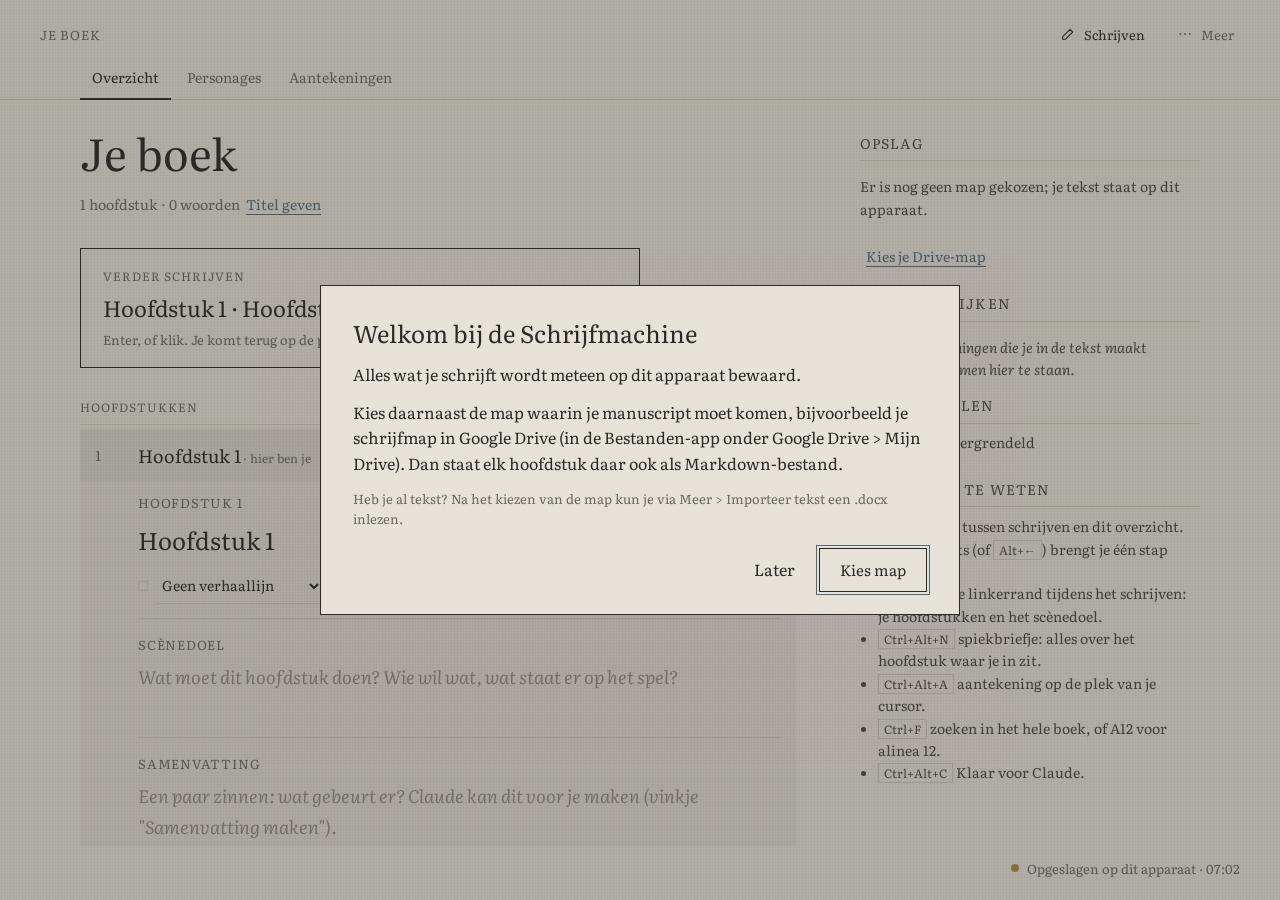
==== commit e2b8afe9: "v7: twee plekken met terugtoets, personages omgedraaid, aantekeningen en spiekbriefje - Schrijven en" ====
--- a/index.html
+++ b/index.html
@@ -22,23 +22,20 @@
 <body>
 <div id="app" class="papier" data-view="schrijven">
   <header class="kop">
-    <span class="kicker" id="kicker">&nbsp;</span>
+    <nav class="kicker" id="kicker" aria-label="Waar je bent">&nbsp;</nav>
     <nav class="nav" aria-label="Menu">
-      <button class="knop alleen-schrijven" id="knop-notities" aria-pressed="false" title="Notities (Ctrl+Alt+N)">
+      <button class="knop alleen-schrijven" id="knop-notities" aria-pressed="false" title="Spiekbriefje: alles over dit hoofdstuk (Ctrl+Alt+N)">
         <svg aria-hidden="true" width="16" height="16" viewBox="0 0 24 24" fill="none" stroke="currentColor" stroke-width="1.6" stroke-linecap="round" stroke-linejoin="round"><path d="M6 4h9l3 3v13H6z"/><path d="M9 10h6M9 14h6"/></svg>
-        <span>Notities</span>
+        <span>Spiekbrief</span>
       </button>
       <button class="knop alleen-schrijven" id="knop-vergrendel" title="Alles vóór deze pagina achter een waas zetten">
         <svg aria-hidden="true" width="16" height="16" viewBox="0 0 24 24" fill="none" stroke="currentColor" stroke-width="1.6" stroke-linecap="round" stroke-linejoin="round"><rect x="5" y="11" width="14" height="10" rx="1.5"/><path d="M8 11V7.5a4 4 0 0 1 8 0V11"/></svg>
         <span id="knop-vergrendel-tekst">Vergrendel</span>
       </button>
-      <button class="knop alleen-schrijven" id="knop-hoofdstukken" title="Je boek: overzicht, hoofdstukken, personages (Ctrl+Alt+H)">
-        <svg aria-hidden="true" width="16" height="16" viewBox="0 0 24 24" fill="none" stroke="currentColor" stroke-width="1.6" stroke-linecap="round"><path d="M8 6h12M8 12h12M8 18h12M4 6h.01M4 12h.01M4 18h.01"/></svg>
-        <span>Boek</span>
-      </button>
-      <button class="knop alleen-hoofdstukken" id="knop-terug">
-        <svg aria-hidden="true" width="16" height="16" viewBox="0 0 24 24" fill="none" stroke="currentColor" stroke-width="1.6" stroke-linecap="round" stroke-linejoin="round"><path d="M15 6l-6 6 6 6"/></svg>
-        <span>Terug naar schrijven</span>
+      <button class="knop wissel" id="knop-wissel" title="Wisselen tussen schrijven en je boek (Esc)">
+        <svg class="alleen-schrijven" aria-hidden="true" width="16" height="16" viewBox="0 0 24 24" fill="none" stroke="currentColor" stroke-width="1.6" stroke-linecap="round"><path d="M8 6h12M8 12h12M8 18h12M4 6h.01M4 12h.01M4 18h.01"/></svg>
+        <svg class="alleen-hoofdstukken" aria-hidden="true" width="16" height="16" viewBox="0 0 24 24" fill="none" stroke="currentColor" stroke-width="1.6" stroke-linecap="round" stroke-linejoin="round"><path d="M4 20h4L19 9l-4-4L4 16z"/></svg>
+        <span id="knop-wissel-tekst">Boek</span>
       </button>
       <div class="menu-houder">
         <button class="knop" id="knop-meer" aria-haspopup="true" aria-expanded="false" aria-label="Meer">
@@ -48,6 +45,7 @@
         <div class="menu" id="menu" role="menu" hidden>
           <button role="menuitem" data-actie="zoeken">Zoeken en vervangen <span class="sneltoets">Ctrl+F</span></button>
           <button role="menuitem" data-actie="claude">Klaar voor Claude… <span class="sneltoets">Ctrl+Alt+C</span></button>
+          <button role="menuitem" data-actie="aantekening">Aantekening hier… <span class="sneltoets">Ctrl+Alt+A</span></button>
           <hr>
           <button role="menuitem" data-actie="exporteer">Exporteer manuscript (.docx)</button>
           <button role="menuitem" data-actie="importeer">Importeer tekst…</button>
@@ -85,42 +83,59 @@
           </div>
           <button class="bladzone rechts" id="zone-volgende" tabindex="-1" aria-label="Volgende pagina"></button>
         </div>
-        <aside class="notities" id="notities" aria-label="Notities" hidden>
-          <nav class="tabs" id="notitie-tabs" aria-label="Soort notitie"></nav>
-          <div class="notitie-lijst" id="notitie-lijst"></div>
-          <div class="notitie-detail" id="notitie-detail"></div>
-        </aside>
+        <aside class="notities" id="notities" aria-label="Spiekbriefje" hidden></aside>
       </div>
     </section>
 
     <section class="view boek" id="view-hoofdstukken" aria-label="Boek" hidden>
       <nav class="boek-tabs" id="boek-tabs" role="tablist" aria-label="Boek">
         <button class="knop" role="tab" data-tab="overzicht">Overzicht</button>
-        <button class="knop" role="tab" data-tab="hoofdstukken">Hoofdstukken</button>
         <button class="knop" role="tab" data-tab="personages">Personages</button>
-        <button class="knop" role="tab" data-tab="lijnen">Verhaallijnen</button>
-        <button class="knop" role="tab" data-tab="instellingen">Instellingen</button>
+        <button class="knop" role="tab" data-tab="aantekeningen">Aantekeningen</button>
       </nav>
-      <div class="boek-paneel" id="boek-overzicht" data-paneel="overzicht"></div>
-      <div class="boek-paneel" id="boek-personages" data-paneel="personages" hidden></div>
-      <div class="boek-paneel" id="boek-lijnen" data-paneel="lijnen" hidden></div>
-      <div class="boek-paneel" id="boek-instellingen" data-paneel="instellingen" hidden></div>
-      <div class="hs-raster boek-paneel" data-paneel="hoofdstukken" hidden>
-        <section class="hs-lijst-kolom" aria-label="Hoofdstukkenlijst">
-          <div class="hs-slotbalk" id="hs-slotbalk"></div>
-          <ol class="hs-lijst" id="hs-lijst"></ol>
-          <div class="hs-nieuw-rij">
-            <button class="knop hs-nieuw" id="hs-nieuw">
-              <svg aria-hidden="true" width="16" height="16" viewBox="0 0 24 24" fill="none" stroke="currentColor" stroke-width="1.6" stroke-linecap="round"><path d="M12 5v14M5 12h14"/></svg>
-              <span>Nieuw hoofdstuk</span>
-            </button>
-            <button class="knop hs-nieuw" id="hs-nieuw-deel">
-              <svg aria-hidden="true" width="16" height="16" viewBox="0 0 24 24" fill="none" stroke="currentColor" stroke-width="1.6" stroke-linecap="round"><path d="M12 5v14M5 12h14"/></svg>
-              <span>Nieuw deel</span>
-            </button>
+      <div class="boek-paneel" id="boek-overzicht" data-paneel="overzicht">
+        <div class="ov">
+          <div class="ov-hoofd">
+            <div id="ov-kop"></div>
+            <ol class="hs-lijst" id="hs-lijst" aria-label="Hoofdstukken"></ol>
+            <div class="hs-nieuw-rij">
+              <button class="knop hs-nieuw" id="hs-nieuw">
+                <svg aria-hidden="true" width="16" height="16" viewBox="0 0 24 24" fill="none" stroke="currentColor" stroke-width="1.6" stroke-linecap="round"><path d="M12 5v14M5 12h14"/></svg>
+                <span>Nieuw hoofdstuk</span>
+              </button>
+              <button class="knop hs-nieuw" id="hs-nieuw-deel">
+                <svg aria-hidden="true" width="16" height="16" viewBox="0 0 24 24" fill="none" stroke="currentColor" stroke-width="1.6" stroke-linecap="round"><path d="M12 5v14M5 12h14"/></svg>
+                <span>Nieuw deel</span>
+              </button>
+            </div>
           </div>
-        </section>
-        <section class="hs-detail" id="hs-detail" aria-label="Gekozen hoofdstuk"></section>
+          <div class="ov-zij">
+            <div id="ov-zij-boven"></div>
+            <p class="ov-blok-titel">Vergrendelen</p>
+            <div class="hs-slotbalk" id="hs-slotbalk"></div>
+            <p class="ov-blok-titel">Handig om te weten</p>
+            <ul>
+              <li><kbd>Esc</kbd> wisselt tussen schrijven en dit overzicht. De terugtoets (of <kbd>Alt+←</kbd>) brengt je één stap terug.</li>
+              <li>Muis naar de linkerrand tijdens het schrijven: je hoofdstukken en het scènedoel.</li>
+              <li><kbd>Ctrl+Alt+N</kbd> spiekbriefje: alles over het hoofdstuk waar je in zit.</li>
+              <li><kbd>Ctrl+Alt+A</kbd> aantekening op de plek van je cursor.</li>
+              <li><kbd>Ctrl+F</kbd> zoeken in het hele boek, of A12 voor alinea 12.</li>
+              <li><kbd>Ctrl+Alt+C</kbd> Klaar voor Claude.</li>
+            </ul>
+          </div>
+        </div>
+      </div>
+      <div class="boek-paneel" id="boek-personages" data-paneel="personages" hidden>
+        <div id="pers-raster"></div>
+        <p class="ov-blok-titel pers-kaarten-titel">Kaarten</p>
+        <div id="pers-kaarten"></div>
+        <div id="pers-namen"></div>
+      </div>
+      <div class="boek-paneel" id="boek-aantekeningen" data-paneel="aantekeningen" hidden>
+        <div class="ant-raster">
+          <div id="ant-lijst"></div>
+          <div><p class="ov-blok-titel">Ideeën en verhaallijnen</p><div id="ant-notities"></div></div>
+        </div>
       </div>
     </section>
   </main>
@@ -132,6 +147,7 @@
       <button class="knop" id="knop-volgende" aria-label="Volgende pagina" title="Volgende pagina (PageDown)"><svg aria-hidden="true" width="18" height="18" viewBox="0 0 24 24" fill="none" stroke="currentColor" stroke-width="1.6" stroke-linecap="round" stroke-linejoin="round"><path d="M9 6l6 6-6 6"/></svg></button>
     </div>
     <div class="voet-leeg alleen-hoofdstukken"></div>
+    <button class="terug-chip" id="terug-chip" hidden></button>
     <button class="status" id="status" title="Opslaan">
       <span class="stip" id="status-stip" aria-hidden="true"></span>
       <span id="status-tekst">Bezig met laden…</span>
@@ -144,9 +160,11 @@
   <button class="knop" data-opmaak="cursief" aria-label="Cursief (Ctrl+I)" title="Cursief (Ctrl+I)" style="font-style:italic">I</button>
   <button class="knop" data-opmaak="kop" aria-label="Kopje (Ctrl+Alt+2)" title="Kopje (Ctrl+Alt+2)" style="font-size:13px;letter-spacing:.06em">KOP</button>
   <button class="knop" data-opmaak="scene" aria-label="Scènescheiding na deze alinea (Ctrl+Shift+Enter)" title="Scènescheiding (Ctrl+Shift+Enter)" style="font-size:13px;letter-spacing:.06em">SCÈNE</button>
+  <button class="knop" data-opmaak="noot" aria-label="Aantekening (Ctrl+Alt+A)" title="Aantekening hier (Ctrl+Alt+A)" style="font-size:13px;letter-spacing:.06em">NOOT</button>
   <button class="knop" data-opmaak="claude" aria-label="Klaar voor Claude (Ctrl+Alt+C)" title="Klaar voor Claude (Ctrl+Alt+C)" style="font-size:13px;letter-spacing:.06em">CLAUDE</button>
 </div>
 
+<div class="noot-bel" id="noot-bel" role="status" hidden></div>
 <div class="zoekpaneel" id="zoekpaneel" role="search" hidden></div>
 <div class="zoekpaneel claudepaneel" id="claudepaneel" role="dialog" aria-label="Klaar voor Claude" hidden></div>
 <dialog id="dialoog" class="dialoog"></dialog>
--- a/css/app.css
+++ b/css/app.css
@@ -49,6 +49,7 @@
   --groen: #6E7F5E;
   --korrel: rgba(40, 38, 34, 0.045);
   --selectie: rgba(79, 106, 126, 0.22);
+  --noot: rgba(168, 138, 78, 0.24);
   --tekstgrootte: clamp(18px, calc(0.9vw + 9.5px), 23px);
   --regel: 1.8;
   --kolom: min(30.5em, calc(100vw - 200px));
@@ -72,6 +73,7 @@
   --groen: #8E9F7B;
   --korrel: rgba(255, 248, 235, 0.025);
   --selectie: rgba(134, 160, 179, 0.28);
+  --noot: rgba(200, 170, 110, 0.26);
   color-scheme: dark;
 }
 
@@ -108,7 +110,7 @@
   padding: 12px 32px 0 40px; font-size: 13px; letter-spacing: 0.06em; color: var(--grijs);
   flex: none; min-height: 56px;
 }
-.kicker { text-transform: uppercase; white-space: nowrap; overflow: hidden; text-overflow: ellipsis; max-width: 45vw; }
+.kicker { text-transform: uppercase; white-space: nowrap; overflow: hidden; text-overflow: ellipsis; max-width: 62vw; min-width: 0; }
 .nav { display: flex; gap: 4px; font-size: 13px; letter-spacing: 0.02em; align-items: center; }
 .knop {
   display: inline-flex; align-items: center; justify-content: center; gap: 8px; min-height: 44px; min-width: 44px;
@@ -484,3 +486,96 @@
 .hs-rij:hover .rij-menu-knop, .hs-rij[aria-current="true"] .rij-menu-knop, .rij-menu-knop:focus-visible { opacity: 1; }
 .rij-menu { position: fixed; z-index: 45; }
 .status.ongedaan #status-tekst { color: var(--blauw); text-decoration: underline; text-underline-offset: 4px; }
+
+/* ---------- v7: twee plekken, terug, aantekeningen, spiekbriefje ---------- */
+.kruim { border: 0; background: transparent; padding: 6px 0; font: inherit; letter-spacing: inherit; text-transform: inherit; color: var(--grijs); cursor: pointer; white-space: nowrap; overflow: hidden; text-overflow: ellipsis; min-width: 0; }
+button.kruim:hover { color: var(--inkt); text-decoration: underline; text-underline-offset: 4px; }
+span.kruim { cursor: default; }
+.kruim-pijl { color: var(--verbleekt); }
+.kicker { gap: 8px; }
+.knop.wissel { color: var(--inkt); }
+#app[data-view="hoofdstukken"] .knop.wissel svg.alleen-schrijven, #app[data-view="schrijven"] .knop.wissel svg.alleen-hoofdstukken { display: none; }
+
+.terug-chip { position: fixed; left: 50%; bottom: 12px; transform: translateX(-50%); z-index: 30; border: 1px solid var(--inkt); background: var(--papier); color: var(--inkt); font: inherit; font-size: 14px; padding: 8px 16px; cursor: pointer; }
+.terug-chip:hover { background: var(--tint); }
+#app[data-view="schrijven"] .terug-chip { bottom: 58px; }
+
+::highlight(aantekening) { background-color: var(--noot); }
+.noot-bel { position: fixed; left: 50%; bottom: 60px; transform: translateX(-50%); z-index: 31; display: flex; width: max-content; align-items: center; gap: 6px 12px; flex-wrap: wrap;
+  max-width: min(680px, calc(100vw - 32px)); padding: 8px 14px; background: var(--papier); border: 1px solid var(--oker); font-size: 14px; color: var(--inkt); }
+.noot-bel .noot-label { font-size: 11px; letter-spacing: 0.08em; text-transform: uppercase; color: var(--grijs); }
+.noot-bel .noot-tekst { flex: 1 1 200px; }
+.noot-bel .knop { min-height: 32px; font-size: 13px; }
+
+/* Boek > Overzicht: één lijst met hoofdstukken */
+.ov-hoofd { min-width: 0; }
+.ov-lijstkop { display: flex; justify-content: space-between; align-items: flex-end; gap: 12px; margin-top: 28px; border-bottom: 1px solid var(--lijn); margin-bottom: 4px; }
+.ov-lijstkop .ov-blok-titel { border: 0; margin: 0; padding-bottom: 8px; }
+.ov-filter { font: inherit; font-size: 13px; background: transparent; color: var(--inkt); border: 1px solid var(--lijn); padding: 4px 6px; margin-bottom: 6px; }
+#boek-overzicht .hs-lijst { overflow: visible; }
+.hs-rij.gedimd { opacity: 0.35; }
+.hs-rij.huidig .hs-titel::after { content: '  · hier ben je'; font-size: 12px; color: var(--grijs); letter-spacing: 0.02em; }
+.hs-uitklap { list-style: none; padding: 4px 14px 22px 58px; border-bottom: 1px solid var(--lijn); background: var(--tint-licht); }
+.hs-uitklap .hs-detail { overflow: visible; padding-bottom: 0; gap: 14px; }
+.hs-uitklap .hs-detail .titelveld { font-size: 24px; }
+.ov-zij .hs-slotbalk { flex-wrap: wrap; border: 0; min-height: 0; padding: 0 0 18px; font-size: 14px; }
+.ov-zij .hs-slotbalk .links { flex-wrap: wrap; }
+.ov-zij > div + .ov-blok-titel, .ov-zij .ov-blok-titel { margin-top: 4px; }
+.ov-ant { list-style: none; padding: 0 !important; margin: 0 0 18px !important; }
+
+/* aantekeningen */
+.ant-rij { display: flex; gap: 10px; align-items: flex-start; padding: 6px 0; border-bottom: 1px solid var(--lijn); }
+.ant-rij input { margin-top: 6px; }
+.ant-tekst { flex: 1 1 auto; display: flex; flex-direction: column; gap: 2px; text-align: left; border: 0; background: transparent; padding: 2px 0; cursor: pointer; font-size: 15px; color: var(--inkt); line-height: 1.45; min-width: 0; }
+.ant-tekst:hover > span:first-child { text-decoration: underline; text-underline-offset: 3px; }
+.ant-waar { font-size: 13px; color: var(--grijs); font-style: italic; }
+.ant-rij.klaar .ant-tekst > span:first-child { text-decoration: line-through; color: var(--grijs); }
+.ant-rij .knop { min-height: 32px; font-size: 13px; }
+.ant-hoofdstuk { margin: 18px 0 2px; font-size: 12px; letter-spacing: 0.06em; text-transform: uppercase; color: var(--grijs-donker); }
+.ant-klaar { margin-top: 22px; font-size: 14px; color: var(--grijs); }
+.ant-klaar summary { cursor: pointer; padding: 6px 0; }
+.ant-raster { display: grid; grid-template-columns: minmax(0, 1fr) minmax(0, 1fr); gap: 64px; max-width: 1240px; }
+
+/* notitieblokken (kaarten, ideeën, verhaallijnen) */
+.notitieblok { display: flex; flex-direction: column; gap: 14px; min-height: 0; }
+.notitieblok.zonder-lijst .notitie-lijst { display: none; }
+.boek .notitieblok { display: grid; grid-template-columns: minmax(180px, 250px) minmax(0, 1fr); gap: 16px 40px; max-width: 1100px; align-items: start; }
+.boek .notitieblok .tabs { grid-column: 1 / -1; }
+.boek .notitie-lijst { max-height: none; }
+.boek .notitie-detail { border-top: 0; padding-top: 0; }
+.boek .tijdlijn { max-height: none; }
+.boek .notitie-tekst { min-height: 120px; }
+.ant-raster .notitieblok { grid-template-columns: minmax(150px, 200px) minmax(0, 1fr); }
+
+/* personages */
+.pers-kaarten-titel { margin-top: 32px; }
+.pers-blok { margin-top: 32px; max-width: 1000px; }
+.pers-blok .uitleg { font-size: 13px; color: var(--grijs); margin: 0 0 8px; }
+.pers-blok.namen summary { cursor: pointer; }
+.namen-bulk { display: flex; gap: 14px; align-items: center; font-size: 13px; color: var(--grijs-donker); padding: 4px 0 8px; }
+.voorstel .hoortbij { font: inherit; font-size: 13px; background: transparent; color: var(--inkt); border: 1px solid var(--lijn); padding: 4px 6px; width: 150px; }
+.voorstel .knop.gok { color: var(--inkt); text-decoration: underline; text-underline-offset: 3px; }
+.raster td.laatst, .raster th.laatst { width: auto; border-left: 1px solid var(--lijn); padding: 0 0 0 12px; text-align: left; white-space: nowrap; color: var(--grijs); font-size: 12px; }
+.raster tr.gekozen th button { text-decoration: underline; text-underline-offset: 4px; }
+
+/* spiekbriefje */
+.notitie-tekst { position: relative; }
+.ov-zij .hs-slotbalk select { max-width: 150px; }
+.notities .spiek { display: flex; flex-direction: column; gap: 14px; overflow-y: auto; min-height: 0; padding-bottom: 24px; }
+.notities .spiek-kaart { display: flex; flex-direction: column; gap: 8px; min-height: 0; flex: 1 1 auto; }
+.notities .spiek-kaart .notitieblok { flex: 1 1 auto; overflow-y: auto; }
+.spiek-terug { align-self: flex-start; font-size: 13px; }
+.spiek-kop { margin: 0; font-size: 11px; letter-spacing: 0.08em; text-transform: uppercase; color: var(--grijs); }
+.spiek-titel { margin: -8px 0 0; font-size: 22px; font-weight: 400; }
+.spiek-blok { border-top: 1px solid var(--lijn); padding-top: 12px; display: flex; flex-direction: column; gap: 6px; font-size: 15px; line-height: 1.55; }
+.spiek-blok p { margin: 0; }
+.spiek-blok .label { font-size: 11px; letter-spacing: 0.08em; text-transform: uppercase; color: var(--grijs); }
+.spiek-blok textarea { font: inherit; font-size: 15px; background: transparent; border: 0; resize: none; color: var(--inkt); padding: 0; line-height: 1.55; }
+.spiek-blok textarea.spiek-idee { border: 1px solid var(--lijn); padding: 6px 8px; }
+.spiek-blok .ant-tekst { font-size: 14px; }
+
+@media (max-width: 1100px) {
+  .boek-tabs, .boek-paneel { padding-left: 32px; padding-right: 32px; }
+  .ov, .ant-raster { grid-template-columns: minmax(0, 1fr); gap: 32px; }
+  .hs-uitklap { padding-left: 24px; }
+}
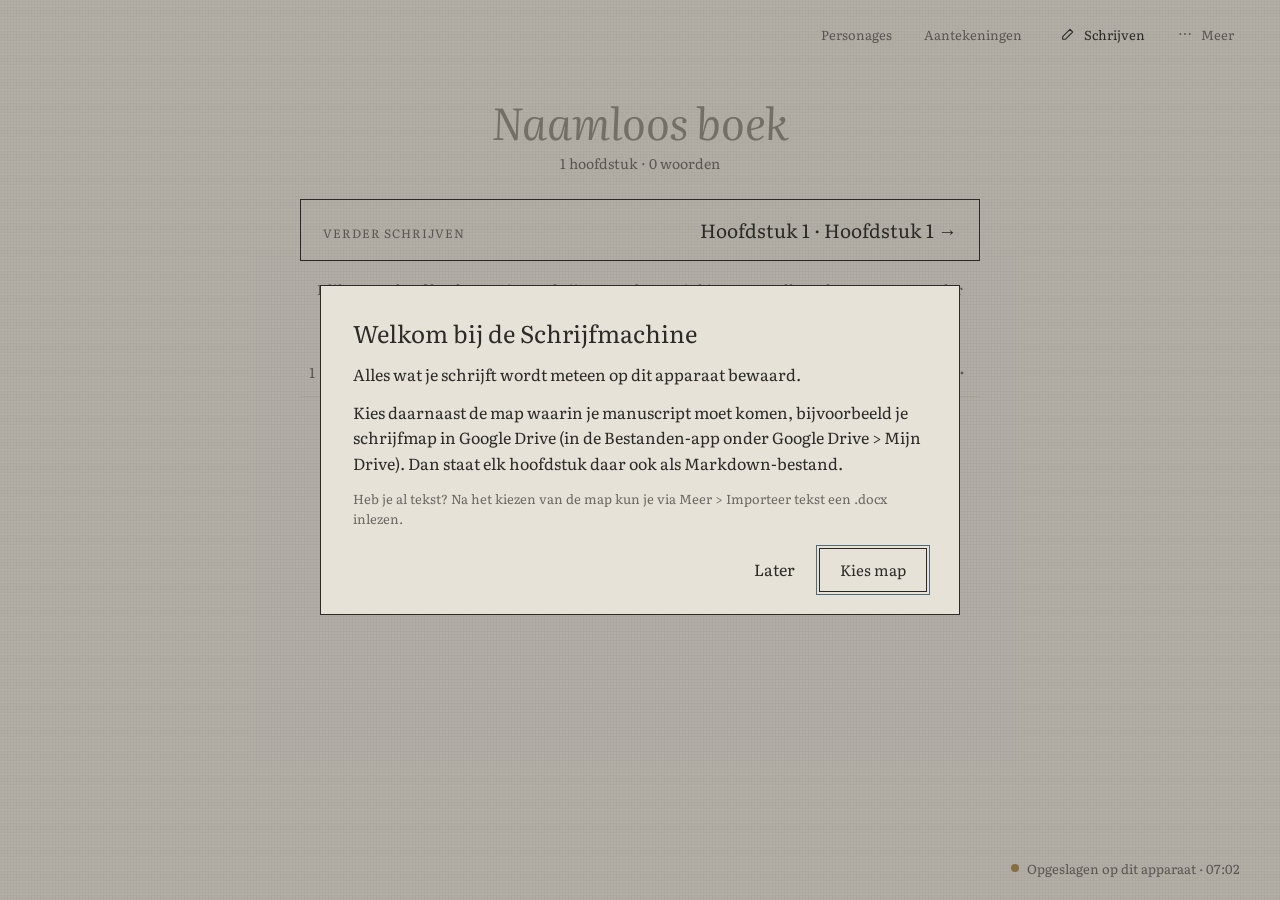
==== commit 3ccbbafb: "v9: binnenkomen op de inhoud van je boek - Startscherm is een inhoudsopgave: titel, Verder schrijven" ====
--- a/index.html
+++ b/index.html
@@ -32,6 +32,12 @@
         <svg aria-hidden="true" width="16" height="16" viewBox="0 0 24 24" fill="none" stroke="currentColor" stroke-width="1.6" stroke-linecap="round" stroke-linejoin="round"><rect x="5" y="11" width="14" height="10" rx="1.5"/><path d="M8 11V7.5a4 4 0 0 1 8 0V11"/></svg>
         <span id="knop-vergrendel-tekst">Vergrendel</span>
       </button>
+      <button class="knop alleen-hoofdstukken alleen-subpagina" data-tab="overzicht" title="Terug naar de inhoud (Esc)">
+        <svg aria-hidden="true" width="16" height="16" viewBox="0 0 24 24" fill="none" stroke="currentColor" stroke-width="1.6" stroke-linecap="round" stroke-linejoin="round"><path d="M15 6l-6 6 6 6"/></svg>
+        <span>Inhoud</span>
+      </button>
+      <button class="knop alleen-hoofdstukken" id="knop-personages" data-tab="personages"><span>Personages</span></button>
+      <button class="knop alleen-hoofdstukken" id="knop-aantekeningen" data-tab="aantekeningen"><span>Aantekeningen</span><span class="tal" id="knop-aantekeningen-tal"></span></button>
       <button class="knop wissel" id="knop-wissel" title="Wisselen tussen schrijven en je boek (Esc)">
         <svg class="alleen-schrijven" aria-hidden="true" width="16" height="16" viewBox="0 0 24 24" fill="none" stroke="currentColor" stroke-width="1.6" stroke-linecap="round"><path d="M8 6h12M8 12h12M8 18h12M4 6h.01M4 12h.01M4 18h.01"/></svg>
         <svg class="alleen-hoofdstukken" aria-hidden="true" width="16" height="16" viewBox="0 0 24 24" fill="none" stroke="currentColor" stroke-width="1.6" stroke-linecap="round" stroke-linejoin="round"><path d="M4 20h4L19 9l-4-4L4 16z"/></svg>
@@ -50,6 +56,7 @@
           <button role="menuitem" data-actie="exporteer">Exporteer manuscript (.docx)</button>
           <button role="menuitem" data-actie="importeer">Importeer tekst…</button>
           <button role="menuitem" data-actie="versies">Versies terugzetten…</button>
+          <button role="menuitem" data-actie="vergrendelen">Vergrendelen…</button>
           <hr>
           <button role="menuitem" data-actie="map" id="menu-map">Kies map…</button>
           <button role="menuitem" data-actie="nu-opslaan">Nu opslaan</button>
@@ -57,7 +64,7 @@
           <hr>
           <button role="menuitem" data-actie="titel">Titel van het boek…</button>
           <button role="menuitem" data-actie="instellingen">Instellingen…</button>
-          <button role="menuitem" data-actie="hulp">Sneltoetsen</button>
+          <button role="menuitem" data-actie="hulp">Handig om te weten</button>
           <hr>
           <button role="menuitem" data-actie="update" id="menu-update">Zoek naar update</button>
           <span class="menu-versie" id="menu-versie"></span>
@@ -88,40 +95,13 @@
     </section>
 
     <section class="view boek" id="view-hoofdstukken" aria-label="Boek" hidden>
-      <nav class="boek-tabs" id="boek-tabs" role="tablist" aria-label="Boek">
-        <button class="knop" role="tab" data-tab="overzicht">Overzicht</button>
-        <button class="knop" role="tab" data-tab="personages">Personages</button>
-        <button class="knop" role="tab" data-tab="aantekeningen">Aantekeningen</button>
-      </nav>
       <div class="boek-paneel" id="boek-overzicht" data-paneel="overzicht">
         <div class="ov">
-          <div class="ov-hoofd">
-            <div id="ov-kop"></div>
-            <ol class="hs-lijst" id="hs-lijst" aria-label="Hoofdstukken"></ol>
-            <div class="hs-nieuw-rij">
-              <button class="knop hs-nieuw" id="hs-nieuw">
-                <svg aria-hidden="true" width="16" height="16" viewBox="0 0 24 24" fill="none" stroke="currentColor" stroke-width="1.6" stroke-linecap="round"><path d="M12 5v14M5 12h14"/></svg>
-                <span>Nieuw hoofdstuk</span>
-              </button>
-              <button class="knop hs-nieuw" id="hs-nieuw-deel">
-                <svg aria-hidden="true" width="16" height="16" viewBox="0 0 24 24" fill="none" stroke="currentColor" stroke-width="1.6" stroke-linecap="round"><path d="M12 5v14M5 12h14"/></svg>
-                <span>Nieuw deel</span>
-              </button>
-            </div>
-          </div>
-          <div class="ov-zij">
-            <div id="ov-zij-boven"></div>
-            <p class="ov-blok-titel">Vergrendelen</p>
-            <div class="hs-slotbalk" id="hs-slotbalk"></div>
-            <p class="ov-blok-titel">Handig om te weten</p>
-            <ul>
-              <li><kbd>Esc</kbd> wisselt tussen schrijven en dit overzicht. De terugtoets (of <kbd>Alt+←</kbd>) brengt je één stap terug.</li>
-              <li>Muis naar de linkerrand tijdens het schrijven: je hoofdstukken en het scènedoel.</li>
-              <li><kbd>Ctrl+Alt+N</kbd> spiekbriefje: alles over het hoofdstuk waar je in zit.</li>
-              <li><kbd>Ctrl+Alt+A</kbd> aantekening op de plek van je cursor.</li>
-              <li><kbd>Ctrl+F</kbd> zoeken in het hele boek, of A12 voor alinea 12.</li>
-              <li><kbd>Ctrl+Alt+C</kbd> Klaar voor Claude.</li>
-            </ul>
+          <div id="ov-kop"></div>
+          <ol class="hs-lijst" id="hs-lijst" aria-label="Inhoud"></ol>
+          <div class="hs-nieuw-rij">
+            <button class="knop hs-nieuw" id="hs-nieuw"><span>+ Nieuw hoofdstuk</span></button>
+            <button class="knop hs-nieuw" id="hs-nieuw-deel"><span>+ Nieuw deel</span></button>
           </div>
         </div>
       </div>
--- a/css/app.css
+++ b/css/app.css
@@ -153,7 +153,7 @@
 }
 .met-notities .blad { padding-top: 32px; }
 .bladzone {
-  position: absolute; top: 0; bottom: 0; width: calc((100% - var(--kolom)) / 2); border: 0; background: transparent; cursor: default; padding: 0;
+  position: absolute; top: 0; bottom: 0; width: 0; border: 0; background: transparent; cursor: default; padding: 0;
 }
 .bladzone.links { left: 0; cursor: w-resize; }
 .bladzone.rechts { right: 0; cursor: e-resize; }
@@ -579,3 +579,32 @@
   .ov, .ant-raster { grid-template-columns: minmax(0, 1fr); gap: 32px; }
   .hs-uitklap { padding-left: 24px; }
 }
+
+/* ---------- v9: binnenkomen op de inhoudsopgave ---------- */
+#app[data-boektab="overzicht"] .alleen-subpagina { display: none !important; }
+.knop .tal { font-size: 12px; color: var(--oker); margin-left: -2px; }
+.knop.let-op::after { content: ''; width: 6px; height: 6px; border-radius: 50%; background: var(--oker); margin-left: -2px; }
+.ov { display: block; max-width: 680px; margin: 0 auto; padding-top: 12px; }
+.ov h1 { text-align: center; margin: 0 0 6px; }
+.ov-titel { font: inherit; font-size: 44px; font-weight: 400; color: var(--inkt); background: transparent; border: 0; padding: 0; cursor: text; line-height: 1.15; }
+.ov-titel.leeg { color: var(--verbleekt); font-style: italic; }
+.ov-titel:hover { text-decoration: underline; text-decoration-color: var(--lijn); text-underline-offset: 6px; }
+.ov .klein { text-align: center; margin: 0 0 26px; }
+.ov-verder { max-width: none; flex-direction: row; justify-content: space-between; align-items: baseline; gap: 16px; padding: 16px 22px; margin-bottom: 18px; }
+.ov-verder .wat { font-size: 19px; }
+.ov-uitleg { font-size: 14px; color: var(--grijs); text-align: center; margin: 0 0 18px; }
+.ov-uitleg .knop { min-height: 32px; }
+#boek-overzicht .hs-lijst { margin-top: 14px; }
+#boek-overzicht .hs-rij { min-height: 48px; padding: 0 8px; border-bottom: 1px solid var(--tint); }
+#boek-overzicht .hs-rij[aria-current="true"]:not(:focus-visible) { background: transparent; box-shadow: none !important; }
+#boek-overzicht .hs-rij:hover { background: var(--tint-licht); }
+#boek-overzicht .hs-rij.hs-deel { border-bottom: 0; min-height: 44px; }
+#boek-overzicht .hs-lijn { display: none; }
+.hs-rij.huidig .hs-titel::after { content: '  · hier was je'; }
+.hs-uitklap { padding: 6px 14px 22px 44px; }
+.hs-plus { align-self: flex-start; padding: 0; min-height: 32px; color: var(--grijs); font-size: 15px; }
+.hs-plus:hover { color: var(--inkt); }
+#boek-overzicht .hs-nieuw-rij { justify-content: center; margin-top: 10px; }
+.dialoog .hs-slotbalk { flex-wrap: wrap; border: 0; padding: 4px 0; }
+.dialoog .hs-slotbalk .links { flex-wrap: wrap; }
+#app[data-view="hoofdstukken"][data-boektab="overzicht"] .kicker { visibility: hidden; }
